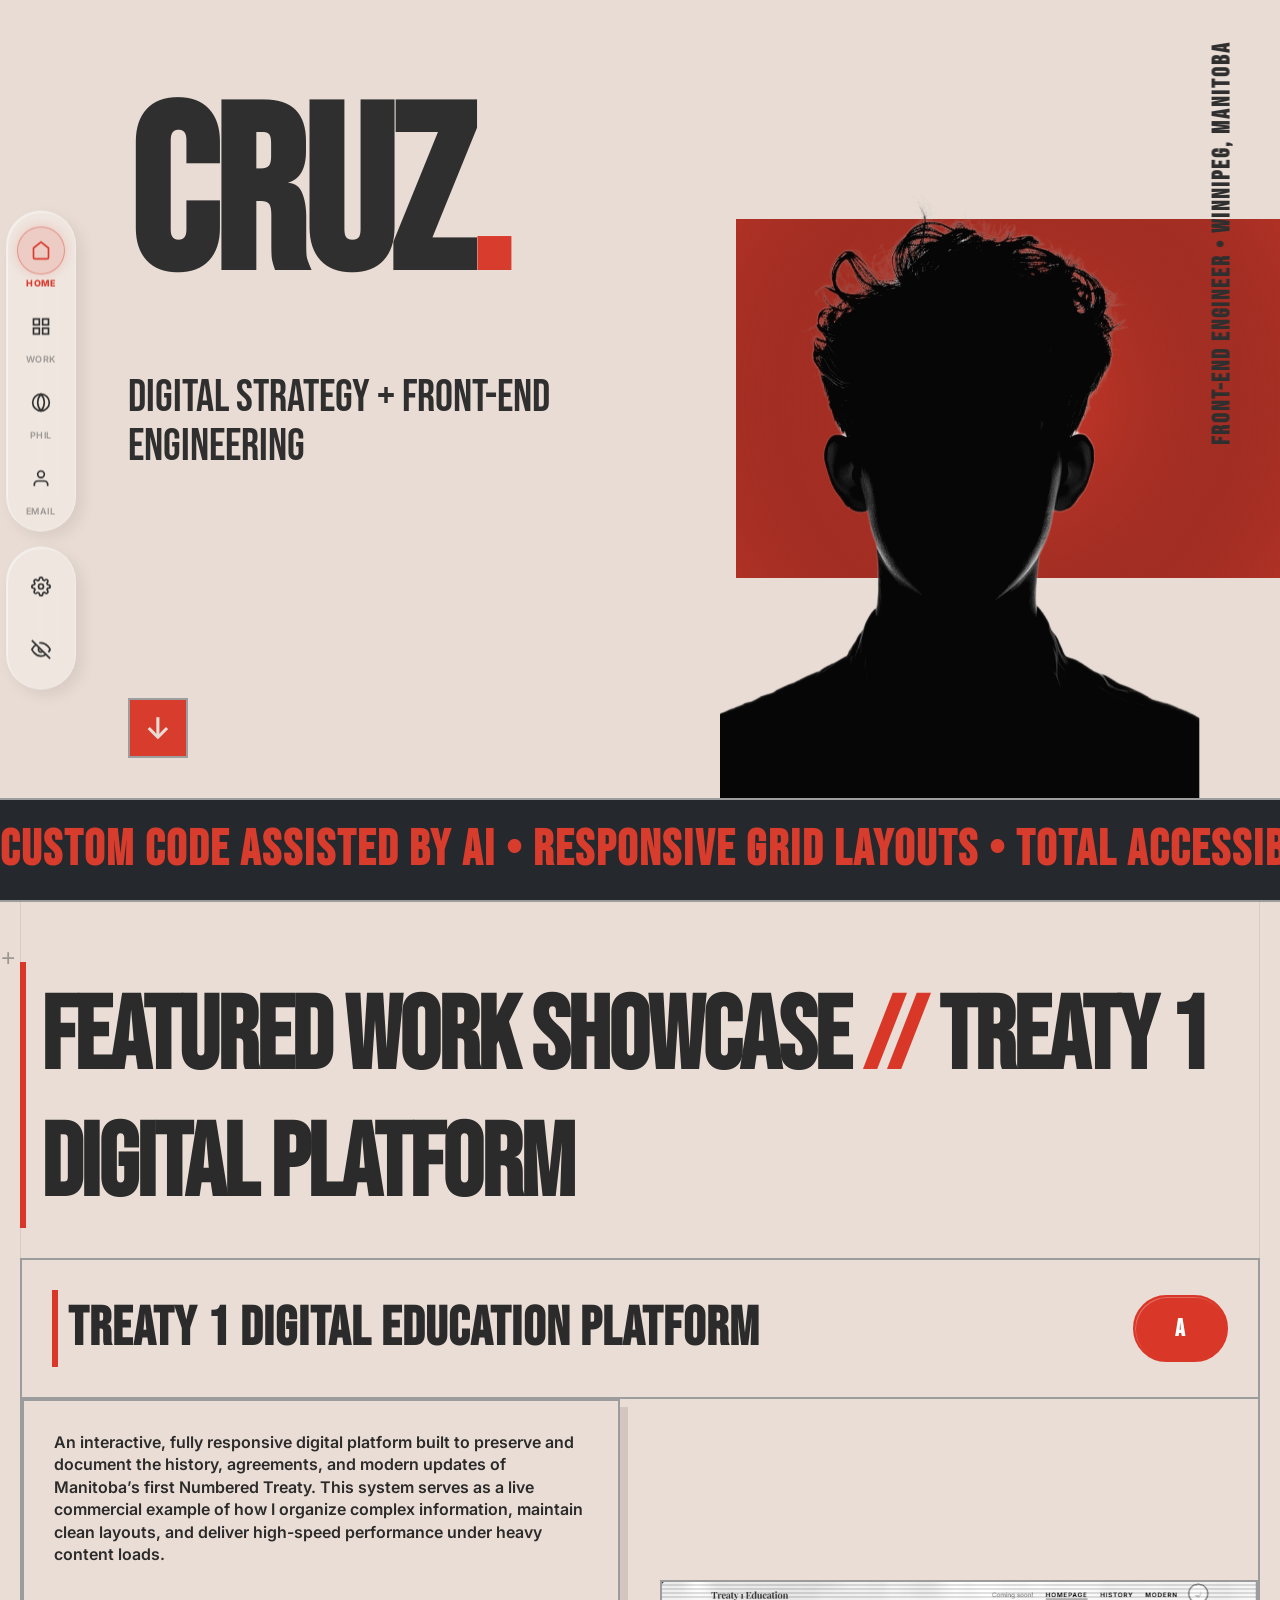
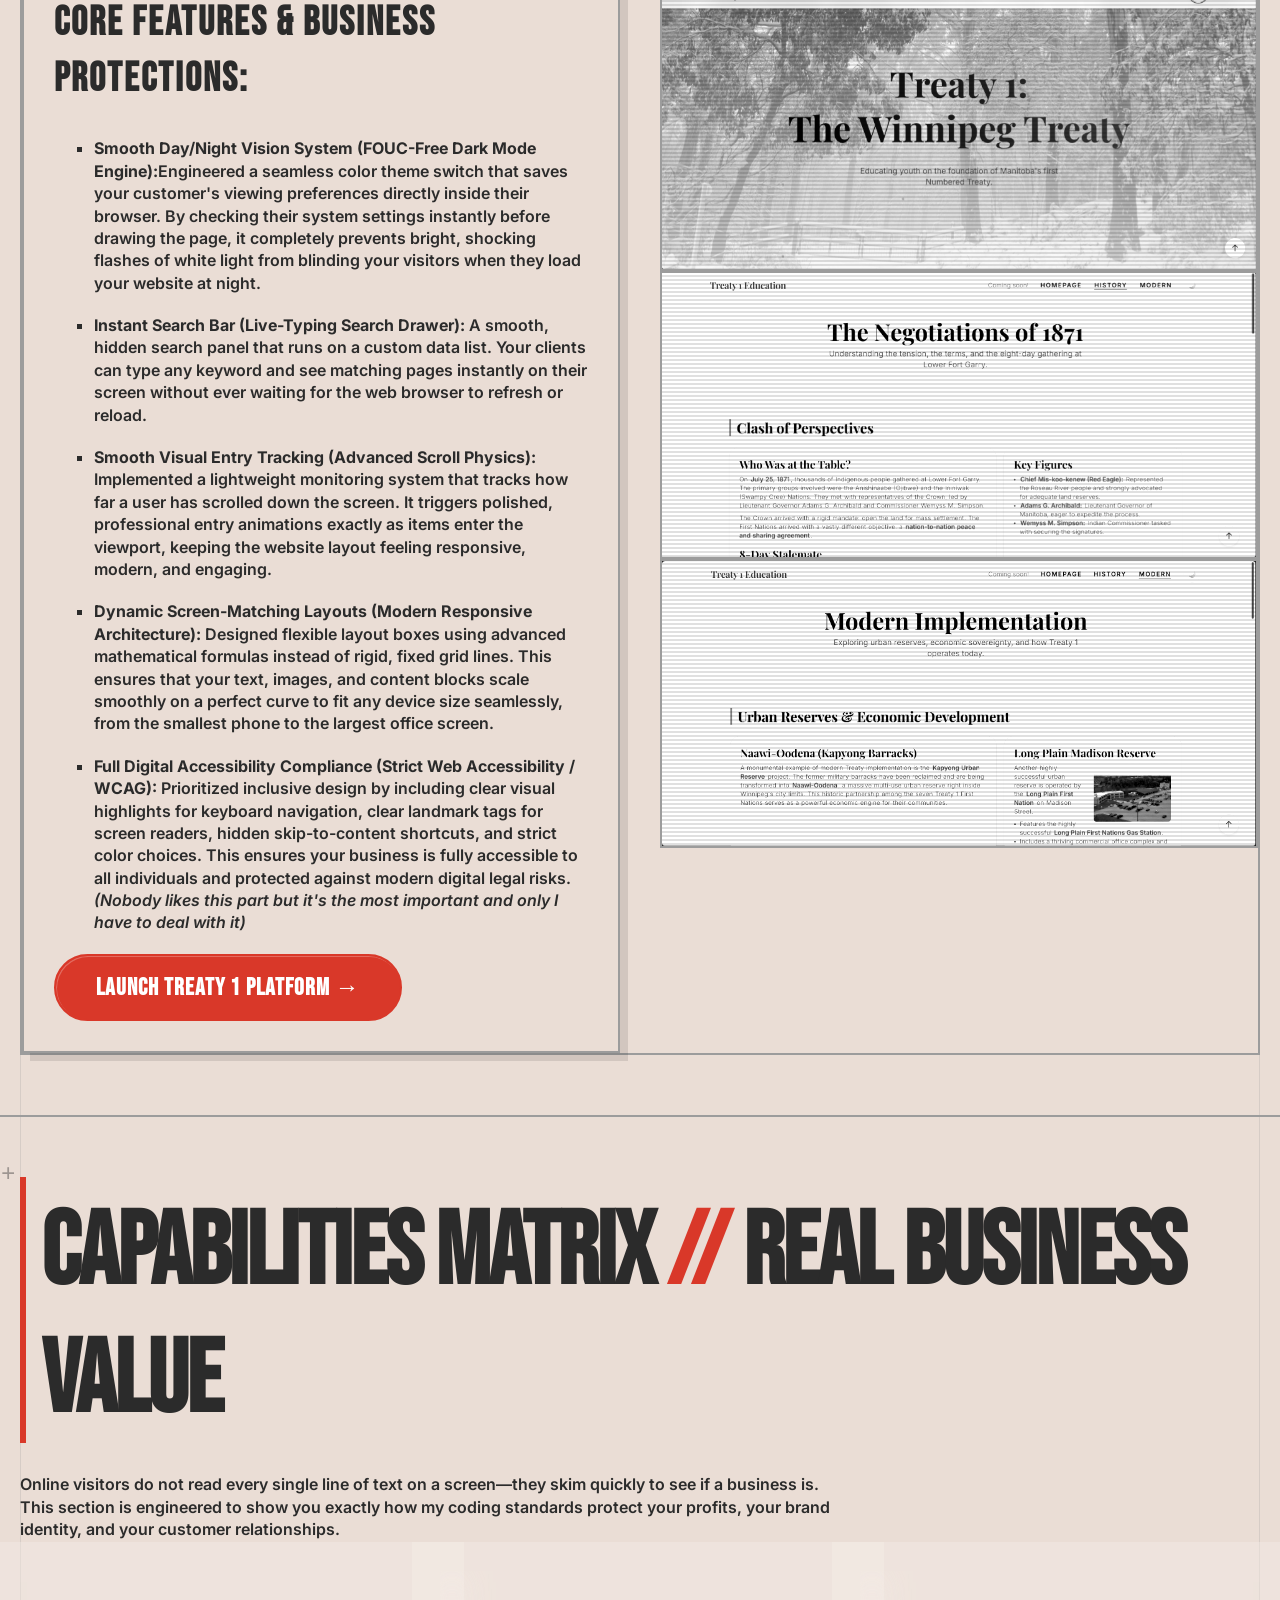
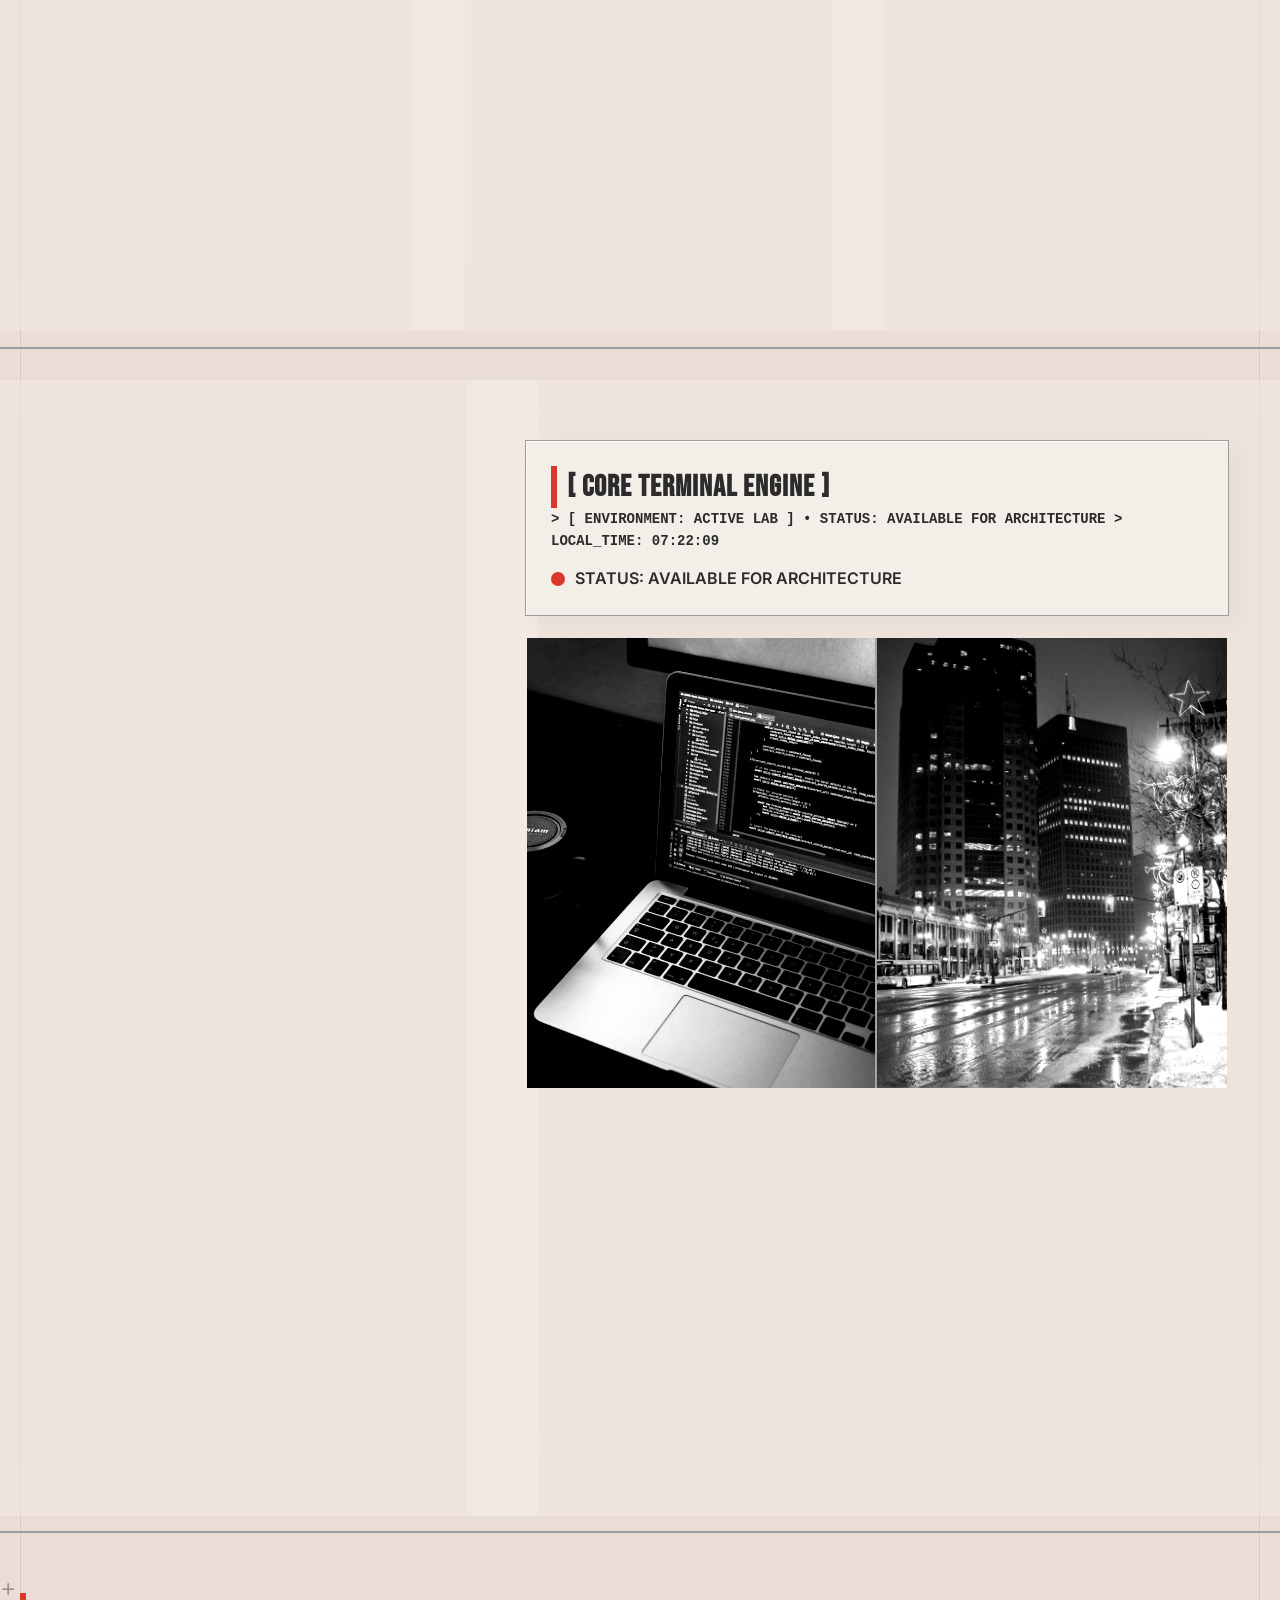
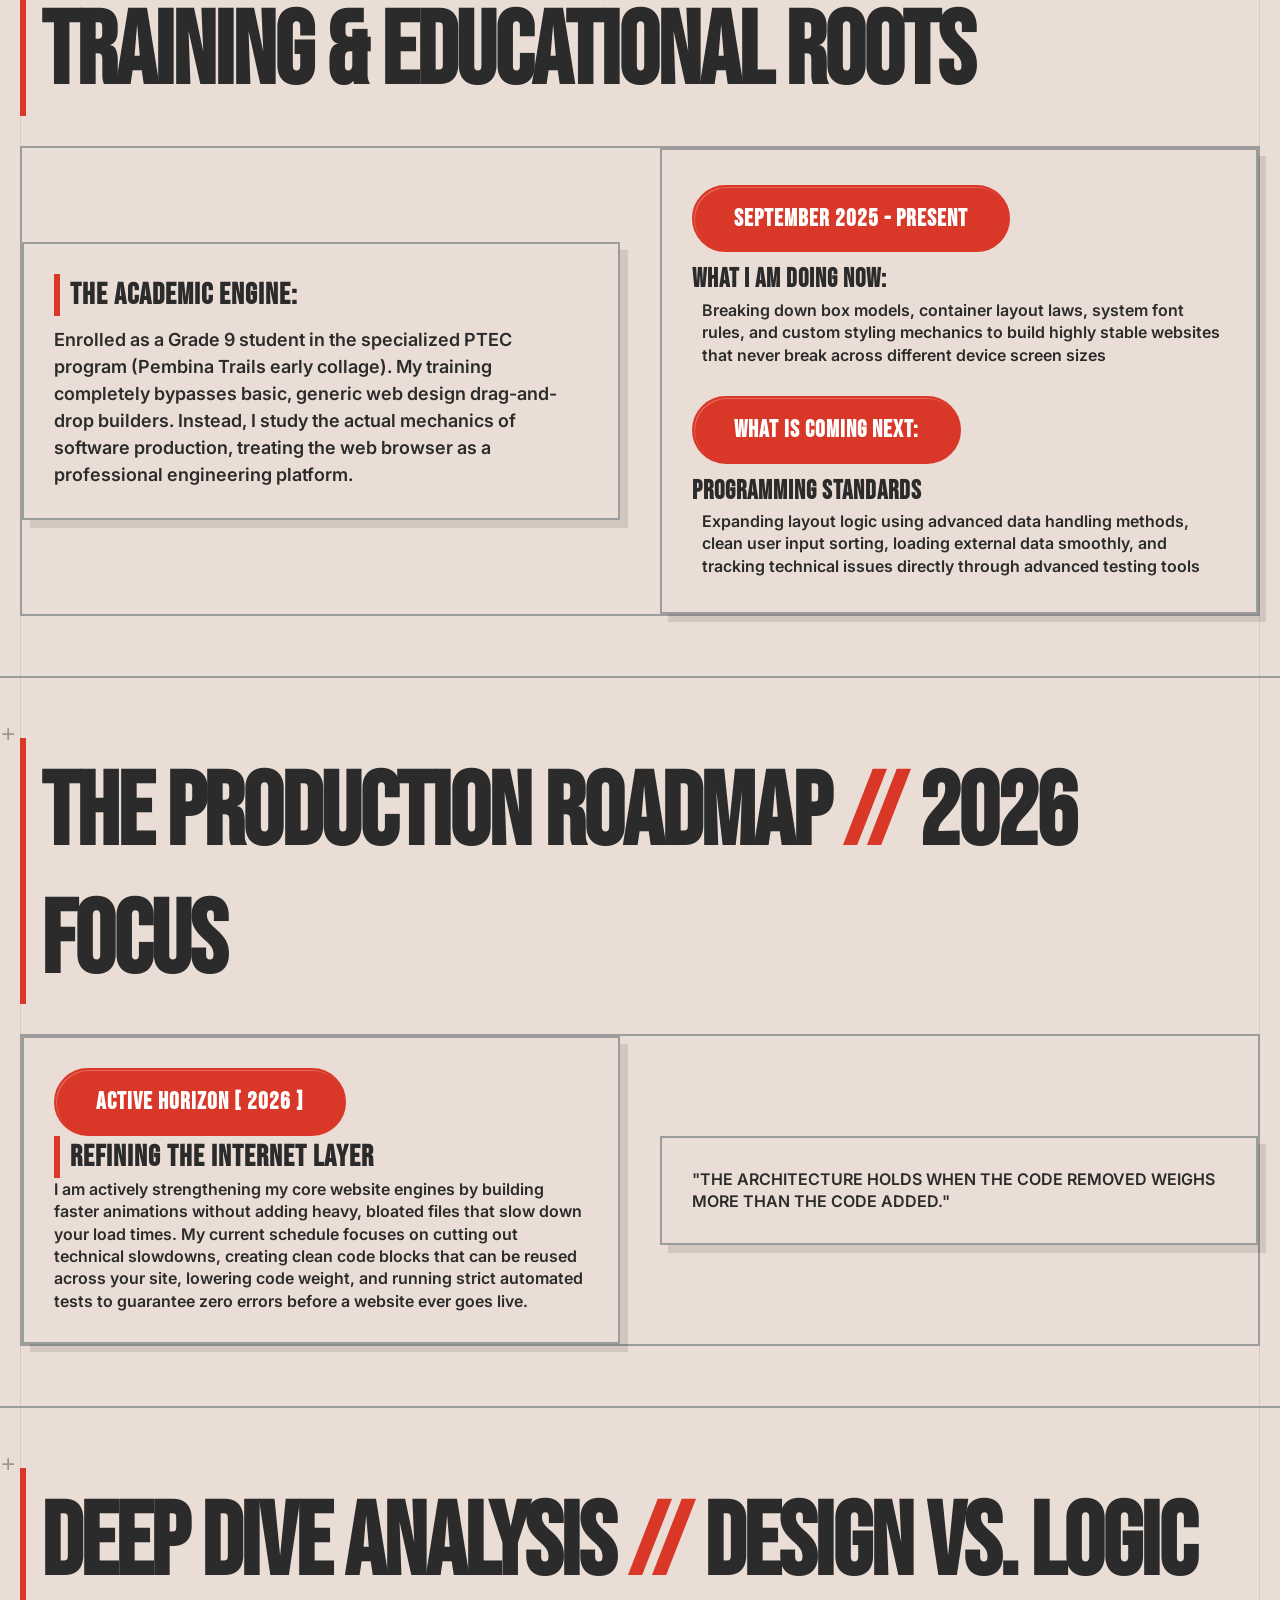
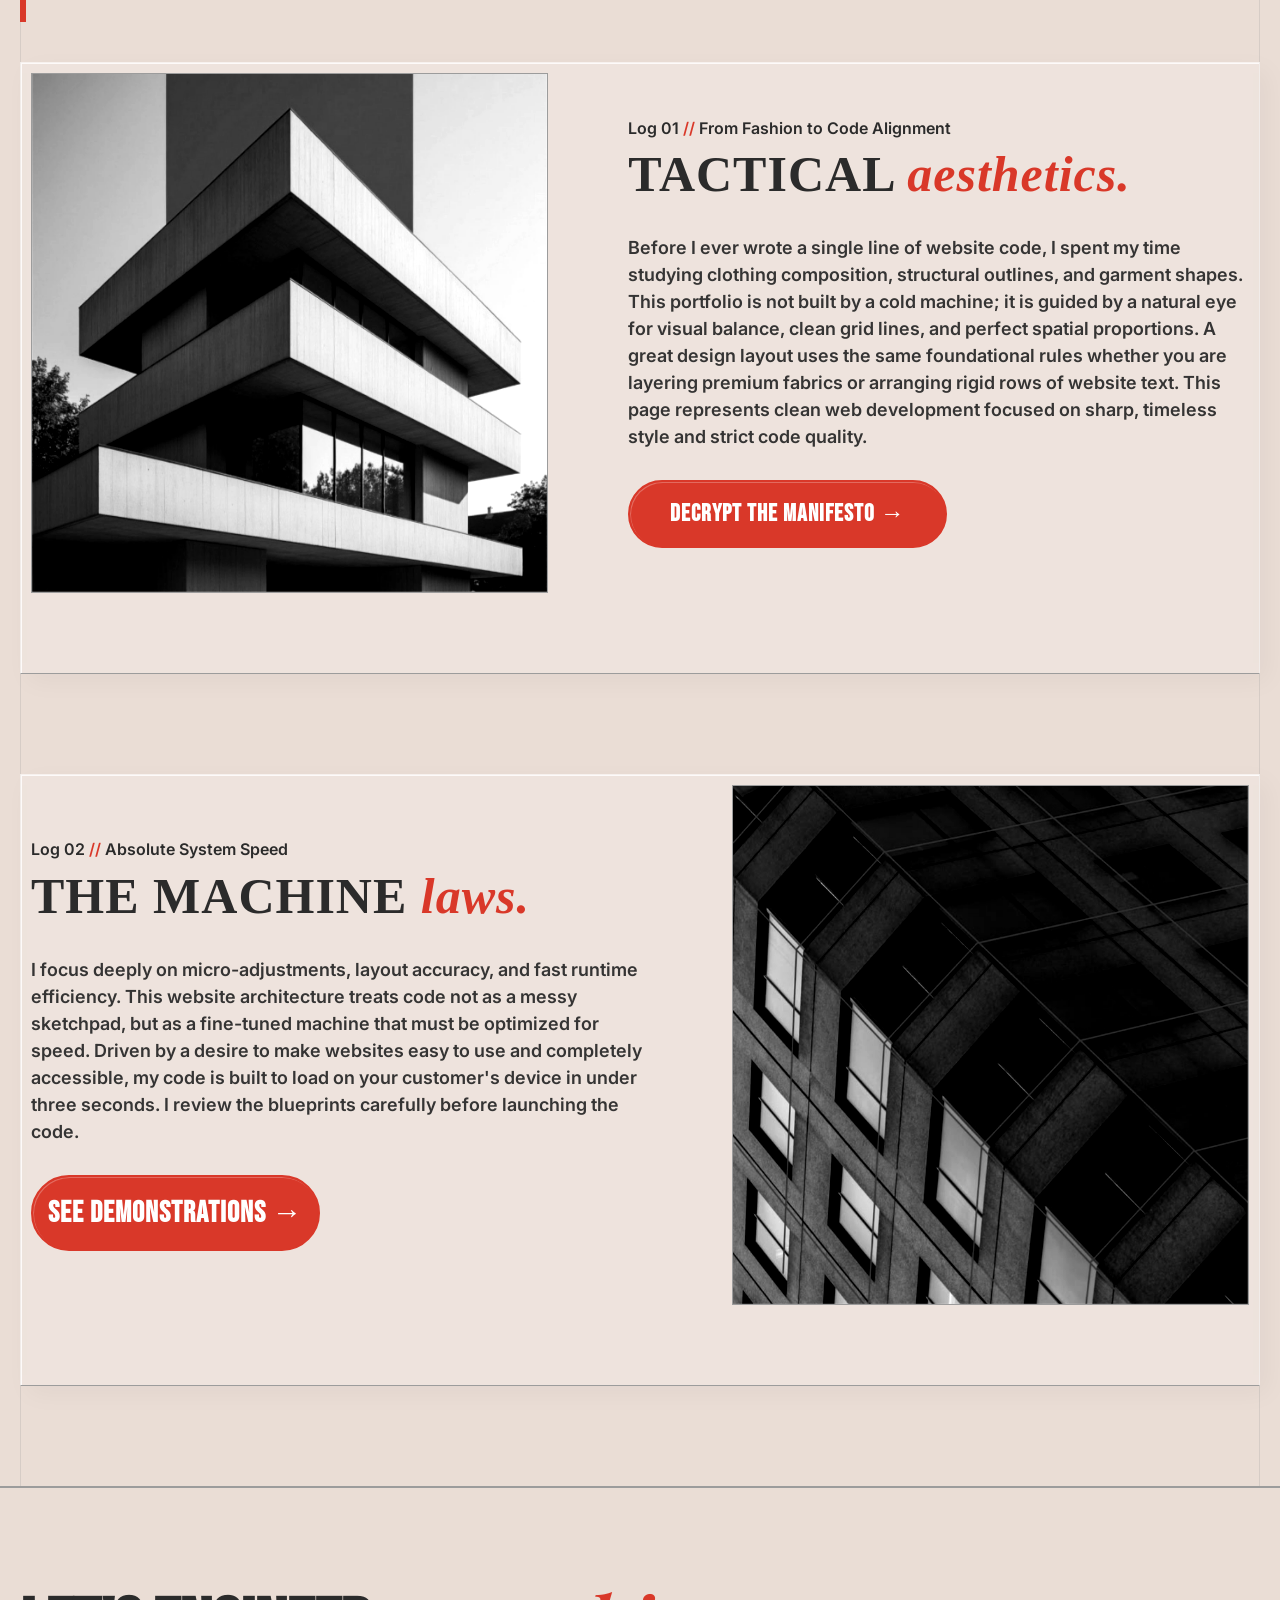
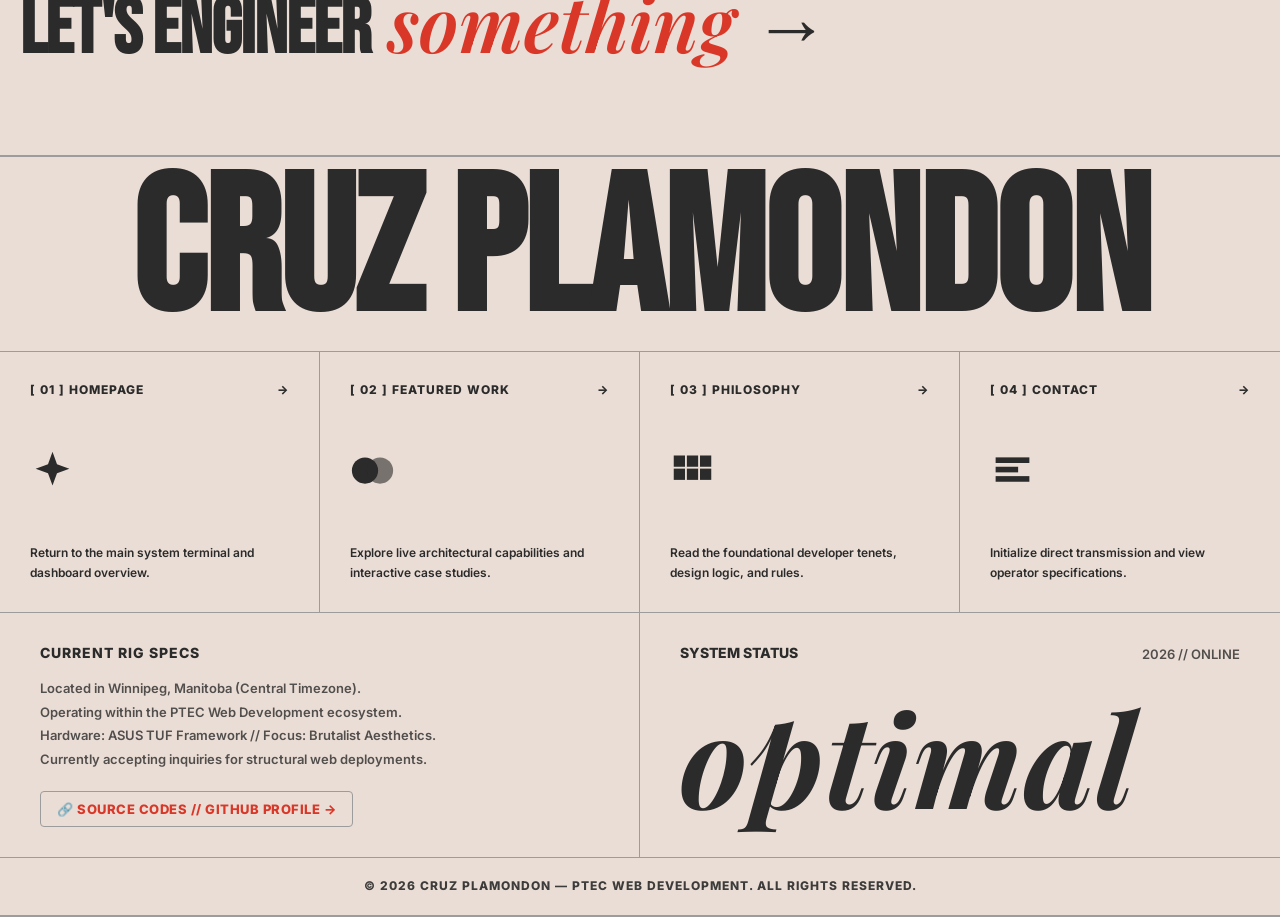
==== index.html @ bf5b8453 "finshed requrments" ====
<!doctype html>
<html lang="en">
  <head>
    <meta charset="UTF-8" />
    <meta name="viewport" content="width=device-width, initial-scale=1.0" />
    <title>Cruz Plamondon | Portfolio</title>

    <link rel="preconnect" href="https://fonts.googleapis.com" />
    <link rel="preconnect" href="https://fonts.gstatic.com" crossorigin />
    <link
      href="https://fonts.googleapis.com/css2?family=Bebas+Neue&family=Inter:wght@400;600;800&family=Playfair+Display:ital@1&display=swap"
      rel="stylesheet" />

    <link rel="stylesheet" href="stylesheets/main.css" />

    <style>
      /* =====================================================================
         GRADE 9 EXPLANATION: INDEX.HTML INTERNAL STYLES & HIERARCHY
         We put these here so they only affect the homepage. 
         We've massively increased the H1, created huge contrast between 
         H2, H3, and H4, and made the text boxes solid so the text is 100% readable!
      ===================================================================== */

      /* 1. MASSIVE HERO H1 OVERRIDE */
      .hero-title-index {
        /* Pushed from 25rem to 30rem max. It is now absolutely massive. */
        font-size: clamp(15rem, 18vw, 30rem) !important;
        line-height: 0.8;
        letter-spacing: -4px;
      }

      /* 2. EXTREME HEADING CONTRAST HIERARCHY */
      .section-title {
        font-size: clamp(6rem, 8vw, 11rem) !important; /* Huge H2 */
        letter-spacing: -2px;
      }

      .card-header h3 {
        font-size: clamp(3rem, 4.5vw, 5.5rem) !important; /* Medium H3 */
        margin: 0;
      }

      /* 3. FIX: TRANSPARENT BOXES BLEEDING TEXT */
      /* Forces the text boxes in the featured work section to have a solid background */
      .grid-split .padding-box {
        background-color: var(
          --bg-primary
        ) !important; /* Solid opaque background */
        border: var(--border-thick) !important;
        box-shadow: 8px 8px 0px rgba(0, 0, 0, 0.1) !important; /* Adds depth so it pops off the background */
        z-index: 5;
        position: relative;
      }
      html.dark-mode .grid-split .padding-box {
        background-color: var(
          --bg-inverse
        ) !important; /* Solid dark background */
        box-shadow: 8px 8px 0px rgba(0, 0, 0, 0.5) !important;
      }

      /* 4. FEATURED SHOWCASE STACK ARCHITECTURE */
      /* Handles the vertical compression, custom scanlines, and unblurred brutalist depth. */
      .project-image-stack {
        display: flex;
        flex-direction: column;
        width: 100%;
        justify-self: space-between;
      }

      .project-image-frame {
        width: 100%;
        max-width: 100%;
        height: auto;
        min-height: auto;
        background-color: var(--bg-inverse);
        display: block;
        position: relative;
        overflow: hidden;
        border: var(--border-thick);
        transition:
          transform var(--speed-fast) var(--curve-brutal),
          box-shadow var(--speed-fast) var(--curve-brutal);
      }

      /* Structural CRT Scanline Overlay applied to each stacked viewport element */
      .project-image-frame::after {
        content: "";
        position: absolute;
        top: 0;
        left: 0;
        width: 100%;
        height: 100%;
        background: linear-gradient(
          to bottom,
          rgba(255, 255, 255, 0),
          rgba(255, 255, 255, 0) 50%,
          rgba(0, 0, 0, 0.12) 50%,
          rgba(0, 0, 0, 0.12)
        );
        background-size: 100% 4px;
        pointer-events: none;
        z-index: 2;
      }

      .project-img {
        width: 100%;
        height: auto;
        max-width: 100%;
        display: block;
        object-fit: cover;
        filter: grayscale(100%) contrast(125%);
        position: relative;
        z-index: 1;
      }

      /* TACTICAL HOVER DELAY PURGE */
      .project-image-frame:hover {
        transition: linear 0.3s;
        transform: translate3d(-6px, -6px, 0) !important;
        box-shadow: 6px 6px 0px 0px var(--accent-color) !important;
        transition-delay: 0s !important; /* Intercepts the scroll animation delay leak */
      }
    </style>

    <script>
      if (localStorage.getItem("system-theme") === "dark") {
        document.documentElement.classList.add("dark-mode");
      }
    </script>
  </head>

  <body>
    <div id="intro-screen" class="intro-screen" aria-hidden="true">
      <div class="intro-code-wrapper">
        <div class="intro-code-rain">
          <span>
            > const DOM = new SystemRenderer();<span class="line-break"></span>
            > sys.init({ strict: true, sync: false });<span
              class="line-break"></span>
            > memory.heap.allocate(1024);<span class="line-break"></span> >
            function bypassLatency() { return true; }<span
              class="line-break"></span>
            > observer.watch(matrix);<span class="line-break"></span> >
            load.execute();<span class="line-break"></span> > status: VRAM
            OPTIMIZED.<span class="line-break"></span>
          </span>
          <span>
            > const DOM = new SystemRenderer();<span class="line-break"></span>
            > sys.init({ strict: true, sync: false });<span
              class="line-break"></span>
            > memory.heap.allocate(1024);<span class="line-break"></span> >
            function bypassLatency() { return true; }<span
              class="line-break"></span>
            > observer.watch(matrix);<span class="line-break"></span> >
            load.execute();<span class="line-break"></span> > status: VRAM
            OPTIMIZED.<span class="line-break"></span>
          </span>
        </div>
      </div>

      <div class="intro-logo">CRUZ<span class="accent-dot">.</span></div>
    </div>

    <div id="progress-bar"></div>

    <!-- START: DUAL-CLUSTER GLASS PILL NAVIGATION -->
    <nav class="nav-glass-pill" id="main-nav-pill" aria-label="Main Navigation">
      <div class="nav-pill-list" id="nav-pill-list">
        <div class="nav-lens" id="nav-lens" aria-hidden="true"></div>

        <!-- PRIMARY NAVIGATION CLUSTER -->
        <ul class="nav-cluster primary-cluster">
          <li class="nav-item is-active">
            <a href="index.html" class="nav-icon" aria-label="Homepage">
              <svg
                viewBox="0 0 24 24"
                fill="none"
                stroke="currentColor"
                stroke-width="2">
                <path d="M3 9l9-7 9 7v11a2 2 0 0 1-2 2H5a2 2 0 0 1-2-2z"></path>
              </svg>
            </a>
            <span class="nav-label">HOME</span>
          </li>

          <li class="nav-item">
            <a href="work.html" class="nav-icon" aria-label="Featured Work">
              <svg
                viewBox="0 0 24 24"
                fill="none"
                stroke="currentColor"
                stroke-width="2">
                <rect x="3" y="3" width="7" height="7"></rect>
                <rect x="14" y="3" width="7" height="7"></rect>
                <rect x="14" y="14" width="7" height="7"></rect>
                <rect x="3" y="14" width="7" height="7"></rect>
              </svg>
            </a>
            <span class="nav-label">WORK</span>
            <div class="glass-flyout edge-align-left">
              <span class="flyout-title">FEATURED WORK</span>
              <a href="index.html#featured-work">Treaty 1 Architecture</a>
              <a href="index.html#about">Capabilities Matrix</a>
              <a href="work.html">Interactive Laboratory</a>
            </div>
          </li>

          <li class="nav-item">
            <a
              href="philosophy.html"
              class="nav-icon"
              aria-label="Developer Philosophy">
              <svg
                viewBox="0 0 24 24"
                fill="none"
                stroke="currentColor"
                stroke-width="2">
                <circle cx="12" cy="12" r="10"></circle>
                <path
                  d="M12 2a15.3 15.3 0 0 1 4 10 15.3 15.3 0 0 1-4 10 15.3 15.3 0 0 1-4-10 15.3 15.3 0 0 1 4-10z"></path>
              </svg>
            </a>
            <span class="nav-label">PHIL</span>
            <div class="glass-flyout">
              <span class="flyout-title">PHILOSOPHY</span>
              <a href="philosophy.html#tenets">The War on Load</a>
              <a href="philosophy.html#tenets">First Eye Psychology</a>
              <a href="philosophy.html#tenets">Chameleon Aesthetic</a>
            </div>
          </li>

          <li class="nav-item">
            <a
              href="contact.html"
              class="nav-icon"
              aria-label="Contact Operator">
              <svg
                viewBox="0 0 24 24"
                fill="none"
                stroke="currentColor"
                stroke-width="2">
                <path d="M20 21v-2a4 4 0 0 0-4-4H8a4 4 0 0 0-4 4v2"></path>
                <circle cx="12" cy="7" r="4"></circle>
              </svg>
            </a>
            <span class="nav-label">EMAIL</span>
            <div class="glass-flyout">
              <span class="flyout-title">EMAIL & CONTACT</span>
              <a href="contact.html">Direct message</a>
              <a href="contact.html#personal-specs">Architecture plan</a>
              <a href="https://github.com/cruz-in" target="_blank"
                >GitHub Repository</a
              >
            </div>
          </li>
        </ul>

        <!-- SYSTEM CONTROLS CLUSTER -->
        <ul class="nav-cluster system-cluster">
          <li class="nav-item">
            <button class="nav-icon" aria-label="System Settings">
              <svg
                viewBox="0 0 24 24"
                fill="none"
                stroke="currentColor"
                stroke-width="2">
                <circle cx="12" cy="12" r="3"></circle>
                <path
                  d="M19.4 15a1.65 1.65 0 0 0 .33 1.82l.06.06a2 2 0 0 1 0 2.83 2 2 0 0 1-2.83 0l-.06-.06a1.65 1.65 0 0 0-1.82-.33 1.65 1.65 0 0 0-1 1.51V21a2 2 0 0 1-2 2 2 2 0 0 1-2-2v-.09A1.65 1.65 0 0 0 9 19.4a1.65 1.65 0 0 0-1.82.33l-.06.06a2 2 0 0 1-2.83 0 2 2 0 0 1 0-2.83l.06-.06a1.65 1.65 0 0 0 .33-1.82 1.65 1.65 0 0 0-1.51-1H3a2 2 0 0 1-2-2 2 2 0 0 1 2-2h.09A1.65 1.65 0 0 0 4.6 9a1.65 1.65 0 0 0-.33-1.82l-.06-.06a2 2 0 0 1 0-2.83 2 2 0 0 1 2.83 0l.06.06a1.65 1.65 0 0 0 1.82.33H9a1.65 1.65 0 0 0 1-1.51V3a2 2 0 0 1 2-2 2 2 0 0 1 2 2v.09a1.65 1.65 0 0 0 1 1.51 1.65 1.65 0 0 0 1.82-.33l.06-.06a2 2 0 0 1 2.83 0 2 2 0 0 1 0 2.83l-.06.06a1.65 1.65 0 0 0-.33 1.82V9a1.65 1.65 0 0 0 1.51 1H21a2 2 0 0 1 2 2 2 2 0 0 1-2 2h-.09a1.65 1.65 0 0 0-1.51 1z"></path>
              </svg>
            </button>
            <div class="glass-flyout edge-align-right">
              <span class="flyout-title">SYSTEM SETTINGS</span>

              <button
                class="composite-search-btn interactive-button-action"
                aria-label="Open Search">
                <div class="search-glass-puck">
                  <svg
                    viewBox="0 0 24 24"
                    fill="none"
                    stroke="currentColor"
                    stroke-width="2.5">
                    <circle cx="11" cy="11" r="8"></circle>
                    <line x1="21" y1="21" x2="16.65" y2="16.65"></line>
                  </svg>
                </div>
                <div class="search-solid-pill">SEARCH PLATFORM</div>
              </button>

              <div class="glass-toggle-wrapper margin-top-1">
                <input
                  type="checkbox"
                  id="theme-switch"
                  class="theme-switch-input"
                  aria-label="Toggle Dark Mode" />
                <label for="theme-switch" class="glass-toggle-label">
                  <span class="glass-toggle-knob">
                    <svg
                      class="toggle-sun"
                      viewBox="0 0 24 24"
                      fill="none"
                      stroke="currentColor"
                      stroke-width="2">
                      <circle cx="12" cy="12" r="5"></circle>
                      <line x1="12" y1="1" x2="12" y2="3"></line>
                      <line x1="12" y1="21" x2="12" y2="23"></line>
                      <line x1="4.22" y1="4.22" x2="5.64" y2="5.64"></line>
                      <line x1="18.36" y1="18.36" x2="19.78" y2="19.78"></line>
                      <line x1="1" y1="12" x2="3" y2="12"></line>
                      <line x1="21" y1="12" x2="23" y2="12"></line>
                      <line x1="4.22" y1="19.78" x2="5.64" y2="18.36"></line>
                      <line x1="18.36" y1="5.64" x2="19.78" y2="4.22"></line>
                    </svg>
                    <svg
                      class="toggle-moon"
                      viewBox="0 0 24 24"
                      fill="none"
                      stroke="currentColor"
                      stroke-width="2">
                      <path
                        d="M21 12.79A9 9 0 1 1 11.21 3 7 7 0 0 0 21 12.79z"></path>
                    </svg>
                  </span>
                </label>
                <span class="toggle-label-text">DARK MODE</span>
              </div>

              <div class="glass-toggle-wrapper margin-top-1">
                <input
                  type="checkbox"
                  id="audio-switch"
                  class="audio-switch-input theme-switch-input"
                  aria-label="Toggle System Audio Mute" />
                <label for="audio-switch" class="glass-toggle-label">
                  <span class="glass-toggle-knob">
                    <svg
                      class="toggle-audio-on"
                      viewBox="0 0 24 24"
                      fill="none"
                      stroke="currentColor"
                      stroke-width="2">
                      <polygon
                        points="11 5 6 9 2 9 2 15 6 15 11 19 11 5"></polygon>
                      <path
                        d="M19.07 4.93a10 10 0 0 1 0 14.14M15.54 8.46a5 5 0 0 1 0 7.07"></path>
                    </svg>
                    <svg
                      class="toggle-audio-off"
                      viewBox="0 0 24 24"
                      fill="none"
                      stroke="currentColor"
                      stroke-width="2">
                      <polygon
                        points="11 5 6 9 2 9 2 15 6 15 11 19 11 5"></polygon>
                      <line x1="23" y1="9" x2="17" y2="15"></line>
                      <line x1="17" y1="9" x2="23" y2="15"></line>
                    </svg>
                  </span>
                </label>
                <span class="toggle-label-text">MUTE AUDIO</span>
              </div>
            </div>
          </li>

          <li class="nav-item">
            <button
              id="stealth-toggle-btn"
              class="nav-icon"
              aria-label="Hide UI">
              <svg
                class="icon-eye-off"
                viewBox="0 0 24 24"
                fill="none"
                stroke="currentColor"
                stroke-width="2">
                <path
                  d="M17.94 17.94A10.07 10.07 0 0 1 12 20c-7 0-11-8-11-8a18.45 18.45 0 0 1 5.06-5.94M9.9 4.24A9.12 9.12 0 0 1 12 4c7 0 11 8 11 8a18.5 18.5 0 0 1-2.16 3.19m-6.72-1.07a3 3 0 1 1-4.24-4.24"></path>
                <line x1="1" y1="1" x2="23" y2="23"></line>
              </svg>
              <svg
                class="icon-eye"
                viewBox="0 0 24 24"
                fill="none"
                stroke="currentColor"
                stroke-width="2"
                style="display: none">
                <path d="M1 12s4-8 11-8 11 8 11 8-4 8-11 8-11-8-11-8z"></path>
                <circle cx="12" cy="12" r="3"></circle>
              </svg>
            </button>
          </li>
        </ul>
      </div>
    </nav>

    <div class="drawer-overlay" aria-hidden="true"></div>
    <section class="drawer-panel" aria-hidden="true">
      <div class="drawer-header">
        <form class="drawer-form">
          <label for="drawer-search-input" class="sr-only">Search</label>
          <input
            type="text"
            id="drawer-search-input"
            placeholder="SEARCH PORTFOLIO..."
            autocomplete="off"
            disabled />
        </form>
      </div>
      <section class="drawer-content">
        <h4>QUICK LINKS</h4>
        <ul class="drawer-results"></ul>
      </section>
    </section>

    <main id="main-content">
      <section class="hero-section border-bottom">
        <div class="hero-left">
          <section>
            <h1 class="hero-display margin-zero hero-title-index">
              cruz<span class="accent-dot">.</span>
            </h1>
            <p class="hero-subtitle">
              DIGITAL STRATEGY + FRONT-END ENGINEERING
            </p>
          </section>
          <div class="scroll-wrapper">
            <a
              href="#featured-work"
              class="btn-scroll"
              aria-label="Scroll down to Featured Work section"
              >&darr;</a
            >
          </div>
        </div>

        <div class="hero-right">
          <canvas id="fluid-hero" class="color-block-accent"></canvas>
          <img
            src="images/landing-image.png"
            alt="Cruz Plamondon Portrait"
            class="hero-image"
            onerror="this.style.display = 'none'" />
          <div class="text-vertical-badge">
            FRONT-END ENGINEER &bull; WINNIPEG, MANITOBA
          </div>
        </div>
      </section>

      <section
        class="marquee-container border-bottom card-dark"
        aria-hidden="true">
        <div class="marquee-content">
          <span
            >CUSTOM CODE ASSISTED BY AI &bull; RESPONSIVE GRID LAYOUTS &bull;
            TOTAL ACCESSIBILITY COMPLIANCE &bull; DYNAMIC TEXT SCALING &bull;
            LIVE INTERACTION ENGINES &bull;&nbsp;</span
          >
          <span aria-hidden="true"
            >CUSTOM CODE ASSISTED BY AI &bull; RESPONSIVE GRID LAYOUTS &bull;
            TOTAL ACCESSIBILITY COMPLIANCE &bull; DYNAMIC TEXT SCALING &bull;
            LIVE INTERACTION ENGINES &bull;&nbsp;</span
          >
        </div>
      </section>

      <section
        id="featured-work"
        class="container border-bottom section-padding">
        <h2 class="section-title">
          Featured Work Showcase <span class="accent-dot">//</span> Treaty 1
          Digital Platform
        </h2>
        <div class="top-margin">
          <div class="border-box">
            <section
              class="card-header border-bottom padding-box card-dark flex-row-justify">
              <h3>TREATY 1 DIGITAL EDUCATION PLATFORM</h3>
              <span class="badge badge-light">A</span>
            </section>

            <div class="grid-split">
              <section class="padding-box">
                <p class="project-intro">
                  An interactive, fully responsive digital platform built to
                  preserve and document the history, agreements, and modern
                  updates of Manitoba’s first Numbered Treaty. This system
                  serves as a live commercial example of how I organize complex
                  information, maintain clean layouts, and deliver high-speed
                  performance under heavy content loads.
                </p>
                <h4 class="project-features-title top-margin">
                  Core Features & Business Protections:
                </h4>
                <ul class="list-brutalist top-margin">
                  <li class="list-brutalist">
                    <strong
                      >Smooth Day/Night Vision System (FOUC-Free Dark Mode
                      Engine):</strong
                    >Engineered a seamless color theme switch that saves your
                    customer's viewing preferences directly inside their
                    browser. By checking their system settings instantly before
                    drawing the page, it completely prevents bright, shocking
                    flashes of white light from blinding your visitors when they
                    load your website at night.
                  </li>
                  <li class="list-brutalist">
                    <strong
                      >Instant Search Bar (Live-Typing Search Drawer):
                    </strong>
                    A smooth, hidden search panel that runs on a custom data
                    list. Your clients can type any keyword and see matching
                    pages instantly on their screen without ever waiting for the
                    web browser to refresh or reload.
                  </li>
                  <li class="list-brutalist">
                    <strong
                      >Smooth Visual Entry Tracking (Advanced Scroll Physics):
                    </strong>
                    Implemented a lightweight monitoring system that tracks how
                    far a user has scrolled down the screen. It triggers
                    polished, professional entry animations exactly as items
                    enter the viewport, keeping the website layout feeling
                    responsive, modern, and engaging.
                  </li>
                  <li class="list-brutalist">
                    <strong
                      >Dynamic Screen-Matching Layouts (Modern Responsive
                      Architecture):
                    </strong>
                    Designed flexible layout boxes using advanced mathematical
                    formulas instead of rigid, fixed grid lines. This ensures
                    that your text, images, and content blocks scale smoothly on
                    a perfect curve to fit any device size seamlessly, from the
                    smallest phone to the largest office screen.
                  </li>
                  <li class="list-brutalist">
                    <strong
                      >Full Digital Accessibility Compliance (Strict Web
                      Accessibility / WCAG):
                    </strong>
                    Prioritized inclusive design by including clear visual
                    highlights for keyboard navigation, clear landmark tags for
                    screen readers, hidden skip-to-content shortcuts, and strict
                    color choices. This ensures your business is fully
                    accessible to all individuals and protected against modern
                    digital legal risks.
                    <span class="line-break"></span>
                    <i>
                      (Nobody likes this part but it's the most important and
                      only I have to deal with it)
                    </i>
                  </li>
                </ul>

                <div class="top-2rem">
                  <a
                    href="https://cruz-in.github.io/treaty-one-project/"
                    target="_blank"
                    rel="noopener noreferrer"
                    class="badge badge-accent no-underline">
                    LAUNCH TREATY 1 PLATFORM &rarr;
                  </a>
                </div>
              </section>

              <div class="project-image-stack">
                <div class="project-image-frame">
                  <img
                    src="images/preview-card-homepage.png"
                    alt="Treaty 1 Project Preview - Digital Education Dashboard View"
                    class="project-img"
                    onerror="this.style.display = 'none'"
                    loading="lazy" />
                </div>

                <div class="project-image-frame">
                  <img
                    src="images/preview-card-history.png"
                    alt="Treaty 1 Project Preview - The Negotiations of 1871 Module View"
                    class="project-img"
                    onerror="this.style.display = 'none'"
                    loading="lazy" />
                </div>

                <div class="project-image-frame bottom-2-5rem">
                  <img
                    src="images/preview-card-modern.png"
                    alt="Treaty 1 Project Preview - Modern Implementation and Urban Reserves View"
                    class="project-img"
                    onerror="this.style.display = 'none'"
                    loading="lazy" />
                </div>
              </div>
            </div>
          </div>
        </div>
      </section>

      <section class="container border-bottom section-padding">
        <h2 class="section-title">
          Capabilities Matrix <span class="accent-dot">//</span> Real Business
          Value
        </h2>

        <section class="project-intro top-margin margin-bottom">
          <p>
            Online visitors do not read every single line of text on a
            screen—they skim quickly to see if a business is.<span
              class="line-break"></span>
            This section is engineered to show you exactly how my coding
            standards protect your profits, your brand<span
              class="line-break"></span>
            identity, and your customer relationships.
          </p>
        </section>
        <div class="grid-numbered top-margin">
          <section class="number-card card">
            <div class="circle-num" aria-hidden="true">1</div>
            <h4 class="project-features-title">Clean Layout Structure</h4>
            <p class="capability-text">
              I write highly organized code from scratch assisted by
              <abbr title="Artificial Intelligence">AI</abbr> without relying on
              heavy templates or messy shortcuts. By utilizing clear,
              descriptive structural labels for every piece of content, web
              search engines like Google can crawl, index, and rank your
              business website much more effectively, driving organic traffic
              directly to your brand
            </p>
          </section>
          <section class="number-card card">
            <div class="circle-num" aria-hidden="true">2</div>
            <h4 class="project-features-title">Flawless Scaling</h4>
            <p class="capability-text">
              Your buyers view your brand on desktop screens, office tablets,
              and small mobile phones. I completely reject fragile, old-school
              layout rules that break when rotated. Instead, I use custom math
              equations built right into the design style so every image, text
              block, and button grows or shrinks smoothly to fit any screen
              perfectly.
            </p>
          </section>
          <section class="number-card card">
            <div class="circle-num" aria-hidden="true">3</div>
            <h4 class="project-features-title">Defensible UX</h4>
            <p class="capability-text">
              A great website must do more than just look pretty—it needs to
              guide your customer to a sale. Every button size, text layout, and
              contact form path is chosen with strict intent. I use
              high-contrast color choices that eliminate eye strain and place
              interactive elements exactly where human eyes look naturally,
              reducing confusion and increasing your conversion rates.
            </p>
          </section>
        </div>
      </section>

      <section
        id="about"
        class="container border-bottom section-padding grid-bento">
        <section class="card card-dark flex-column-justify">
          <h2 class="section-title">
            Professional Overview <span class="accent-dot">//</span> About Me
          </h2>
          <p class="body-large">
            Since September 2025, I have been building websites by making
            deliberate, clear choices that put your customers first. I do not
            just decorate web pages—I engineer them from the ground up. For me,
            true quality lives in the fine details of the code. I study
            international web layout guidelines closely, treating accessibility
            as a foundational requirement rather than an afterthought. I focus
            deeply on clear text structures, perfect code spacing, and
            high-contrast styling so that no potential customer is left behind
            or locked out of your website. I look into the fine print of these
            tech standards because it pushes me to create bold, clean design
            layouts that are striking to look at while remaining stable, highly
            efficient, and perfectly safe for long-term commercial use.
          </p>
          <span class="text-giant-num" aria-hidden="true">1</span>
        </section>

        <div class="card padding-box flex-column-justify">
          <section class="terminal-engine">
            <h3 class="terminal-title">[ CORE TERMINAL ENGINE ]</h3>
            <div class="terminal-screen">
              <span class="block-span"
                >&gt; [ ENVIRONMENT: ACTIVE LAB ] &bull; STATUS: AVAILABLE FOR
                ARCHITECTURE</span
              >
              <span class="block-span"
                >&gt; LOCAL_TIME:
                <strong id="terminal-clock-static">00:00:00 AM</strong></span
              >
            </div>

            <div class="terminal-status-row">
              <div class="pulse-indicator"></div>
              <p class="status-label">STATUS: AVAILABLE FOR ARCHITECTURE</p>
            </div>
          </section>

          <div class="gallery-split-grid">
            <img
              src="images/about-me.jpg"
              alt="Cruz Plamondon Profile"
              onerror="this.style.display = 'none'"
              loading="lazy" />
            <img
              src="images/winnipeg.jpg"
              alt="Winnipeg Landscape"
              onerror="this.style.display = 'none'"
              loading="lazy" />
          </div>
        </div>
      </section>

      <section class="container border-bottom section-padding">
        <h2 class="section-title">Training & Educational Roots</h2>
        <div class="grid-split top-margin border-box">
          <section class="padding-box card-dark">
            <h3 class="academy-title">The Academic Engine:</h3>
            <p class="body-large top-1rem">
              Enrolled as a Grade 9 student in the specialized PTEC program
              (Pembina Trails early collage). My training completely bypasses
              basic, generic web design drag-and-drop builders. Instead, I study
              the actual mechanics of software production, treating the web
              browser as a professional engineering platform.
            </p>
          </section>

          <div class="padding-box layout-stack">
            <section class="academy-node">
              <span class="badge badge-inverse">SEPTEMBER 2025 - PRESENT</span>
              <h4 class="academy-subheading">What I am Doing Now:</h4>
              <p class="academy-body">
                Breaking down box models, container layout laws, system font
                rules, and custom styling mechanics to build highly stable
                websites that never break across different device screen sizes
              </p>
            </section>
            <section class="academy-node border-top-thin">
              <span class="badge badge-inverse">What is Coming Next:</span>
              <h4 class="academy-subheading">PROGRAMMING STANDARDS</h4>
              <p class="academy-body">
                Expanding layout logic using advanced data handling methods,
                clean user input sorting, loading external data smoothly, and
                tracking technical issues directly through advanced testing
                tools
              </p>
            </section>
          </div>
        </div>
      </section>

      <section class="container section-padding">
        <h2 class="section-title">
          The Production Roadmap <span class="accent-dot">//</span> 2026 Focus
        </h2>
        <div class="grid-split top-margin border-box">
          <section class="padding-box">
            <span class="badge badge-accent">ACTIVE HORIZON [ 2026 ]</span>
            <h3 class="roadmap-heading">REFINING THE INTERNET LAYER</h3>
            <p class="roadmap-text">
              I am actively strengthening my core website engines by building
              faster animations without adding heavy, bloated files that slow
              down your load times. My current schedule focuses on cutting out
              technical slowdowns, creating clean code blocks that can be reused
              across your site, lowering code weight, and running strict
              automated tests to guarantee zero errors before a website ever
              goes live.
            </p>
          </section>
          <section class="padding-box card-dark flex-column-justify">
            <blockquote class="roadmap-quote">
              "THE ARCHITECTURE HOLDS WHEN THE CODE REMOVED WEIGHS MORE THAN THE
              CODE ADDED."
            </blockquote>
          </section>
        </div>
      </section>

      <section
        id="system-intelligence"
        class="container section-padding border-top">
        <h2 class="section-title margin-bottom-lg">
          Deep Dive Analysis <span class="accent-dot">//</span> Design vs. Logic
        </h2>

        <div class="editorial-blurb-grid">
          <section class="blurb-track-node">
            <div class="blurb-image-frame">
              <img
                src="images/monochrome-architechure.jpg"
                class="blurb-media"
                alt="Monochrome architectural silhouette representing digital design style"
                loading="lazy" />
            </div>
            <section class="blurb-content-frame">
              <span class="track-meta-num"
                >Log 01 <span class="accent-dot">//</span> From Fashion to Code
                Alignment</span
              >
              <h3 class="track-accent-head">TACTICAL <em>aesthetics.</em></h3>
              <p class="body-large">
                Before I ever wrote a single line of website code, I spent my
                time studying clothing composition, structural outlines, and
                garment shapes. This portfolio is not built by a cold machine;
                it is guided by a natural eye for visual balance, clean grid
                lines, and perfect spatial proportions. A great design layout
                uses the same foundational rules whether you are layering
                premium fabrics or arranging rigid rows of website text. This
                page represents clean web development focused on sharp, timeless
                style and strict code quality.
              </p>
              <a
                href="philosophy.html"
                class="badge badge-inverse top-3rem no-underline">
                DECRYPT THE MANIFESTO &rarr;
              </a>
            </section>
          </section>
          <section class="blurb-track-node reverse-track">
            <div class="blurb-image-frame">
              <img
                src="images/brutalism-poster.jpg"
                class="blurb-media"
                alt="Abstract high-contrast structural grid line matching strict engineering layout rules"
                loading="lazy" />
            </div>
            <section class="blurb-content-frame">
              <span class="track-meta-num"
                >Log 02 <span class="accent-dot">//</span> Absolute System
                Speed</span
              >
              <h3 class="track-accent-head">THE MACHINE <em>laws.</em></h3>
              <p class="body-large">
                I focus deeply on micro-adjustments, layout accuracy, and fast
                runtime efficiency. This website architecture treats code not as
                a messy sketchpad, but as a fine-tuned machine that must be
                optimized for speed. Driven by a desire to make websites easy to
                use and completely accessible, my code is built to load on your
                customer's device in under three seconds. I review the
                blueprints carefully before launching the code.
              </p>
              <a
                href="work.html"
                class="badge badge-accent top-3rem no-underline badge-massive">
                See demonstrations &rarr;
              </a>
            </section>
          </section>
        </div>
      </section>

      <section class="cta-banner">
        <a
          href="contact.html"
          class="cta-link border-top"
          aria-label="Navigate to contact page to start a project">
          <div class="container overflow-hidden">
            <h2 class="cta-massive-text">
              LET'S ENGINEER
              <span class="serif-italic">something</span>&nbsp;&rarr;
            </h2>
          </div>
        </a>
      </section>
    </main>

    <footer class="swiss-footer">
      <div class="swiss-row-top swiss-border-bottom">
        <h2 class="swiss-massive-type">CRUZ PLAMONDON</h2>
      </div>

      <div class="swiss-row-mid swiss-border-bottom">
        <a href="index.html" class="swiss-col-4 swiss-border-right">
          <div class="swiss-col-header">
            <span>[ 01 ] HOMEPAGE</span>
            <span class="swiss-arrow">&rarr;</span>
          </div>
          <div class="swiss-icon">
            <svg viewBox="0 0 24 24" fill="currentColor">
              <path
                d="M12 2l2.4 6.6 6.6 2.4-6.6 2.4L12 20l-2.4-6.6L3 11l6.6-2.4L12 2z" />
            </svg>
          </div>
          <p class="swiss-col-desc">
            Return to the main system terminal and dashboard overview.
          </p>
        </a>

        <a href="work.html" class="swiss-col-4 swiss-border-right">
          <div class="swiss-col-header">
            <span>[ 02 ] FEATURED WORK</span>
            <span class="swiss-arrow">&rarr;</span>
          </div>
          <div class="swiss-icon">
            <svg viewBox="0 0 24 24" fill="currentColor">
              <circle cx="8" cy="12" r="7" />
              <circle cx="16" cy="12" r="7" opacity="0.6" />
            </svg>
          </div>
          <p class="swiss-col-desc">
            Explore live architectural capabilities and interactive case
            studies.
          </p>
        </a>

        <a href="philosophy.html" class="swiss-col-4 swiss-border-right">
          <div class="swiss-col-header">
            <span>[ 03 ] PHILOSOPHY</span>
            <span class="swiss-arrow">&rarr;</span>
          </div>
          <div class="swiss-icon">
            <svg viewBox="0 0 24 24" fill="currentColor">
              <rect x="2" y="4" width="6" height="6" />
              <rect x="9" y="4" width="6" height="6" />
              <rect x="16" y="4" width="6" height="6" />
              <rect x="2" y="11" width="6" height="6" />
              <rect x="9" y="11" width="6" height="6" />
              <rect x="16" y="11" width="6" height="6" />
            </svg>
          </div>
          <p class="swiss-col-desc">
            Read the foundational developer tenets, design logic, and rules.
          </p>
        </a>

        <a href="contact.html" class="swiss-col-4">
          <div class="swiss-col-header">
            <span>[ 04 ] CONTACT</span>
            <span class="swiss-arrow">&rarr;</span>
          </div>
          <div class="swiss-icon">
            <svg viewBox="0 0 24 24" fill="currentColor">
              <rect x="3" y="5" width="18" height="3" />
              <rect x="3" y="10" width="12" height="3" />
              <rect x="3" y="15" width="18" height="3" />
            </svg>
          </div>
          <p class="swiss-col-desc">
            Initialize direct transmission and view operator specifications.
          </p>
        </a>
      </div>

      <div class="swiss-row-bottom">
        <div class="swiss-col-half swiss-border-right">
          <h4 class="swiss-subheading">CURRENT RIG SPECS</h4>
          <p class="swiss-text-body">
            Located in Winnipeg, Manitoba (Central Timezone).<br />
            Operating within the PTEC Web Development ecosystem.<br />
            Hardware: ASUS TUF Framework // Focus: Brutalist Aesthetics.<br />
            Currently accepting inquiries for structural web deployments.
          </p>

          <div class="top-2rem">
            <a
              href="https://github.com/cruz-in"
              target="_blank"
              rel="noopener noreferrer"
              class="swiss-social-anchor">
              &#128279; SOURCE CODES // GITHUB PROFILE &rarr;
            </a>
          </div>
        </div>

        <div class="swiss-col-half flex-bottom-right">
          <div class="swiss-status-top">
            <span class="swiss-subheading">SYSTEM STATUS</span>
            <span class="swiss-text-body text-right">2026 // ONLINE</span>
          </div>
          <h2 class="swiss-status-massive">OPTIMAL</h2>
        </div>
      </div>

      <div class="swiss-row-copyright">
        <p class="swiss-copyright-text">
          &copy; 2026 Cruz Plamondon &mdash; PTEC Web Development. All Rights
          Reserved.
        </p>
      </div>
    </footer>

    <a href="#" class="back-to-top" aria-label="Back to top">&#8593;</a>

    <script src="JavaScripts/searchData.js"></script>
    <script src="JavaScripts/scripts.js"></script>
  </body>
</html>
---- stylesheets/main.css ----
/*
  =========================================================================
    MASTER STYLESHEET: CRUZ PLAMONDON PORTFOLIO
  =========================================================================
    FILE ARCHITECTURE MAP:
    01. SYSTEM VARIABLES (Colors, Speeds, Math)
    02. GLOBAL DEFAULTS & BACKGROUNDS (The Foundation)
    03. TYPOGRAPHY & FLUID SCALING (Text Rules)
    04. NAVIGATION & SEARCH DRAWER (Glass Pill & Menus)
    05. INTERACTIVE COMPONENTS (Buttons, Toggles, Forms)
    06. KINETIC INTRO SCREEN (The CRUZ. Shutter Reveal)
    07. HERO VIEWPORT & TYPEWRITER (Landing Page Animations)
    08. BENTO CARDS & GLASS MORPHISM (Frosted UI Boxes)
    09. STRUCTURAL GRIDS & LAYOUTS (Columns & Spacing)
    10. SCROLL ASSEMBLY ENGINE (Cinematic Fade-Ins)
    11. PAGE-SPECIFIC COMPONENTS (Terminal, Footer, Marquee)
    12. UTILITIES & ACCESSIBILITY (Helpers & Safe Modes)
  =========================================================================

  =========================================================================
  [ EDUCATIONAL NOTE: CLASSES VS. IDs ]
  - CLASSES ( . ) are like school uniforms. You can use them on multiple 
    elements across a page to keep styling consistent (e.g., .card, .btn).
  - IDs ( # ) are unique fingerprints. You can only use an ID ONCE per page! 
    They are meant for single, high-priority structural anchors (e.g., #main-nav-pill).
  =========================================================================
*/

/* =====================================================================
  01. SYSTEM VARIABLES (THE DICTIONARY)
  Think of ":root" like a dictionary of nicknames. Instead of typing the 
  exact hex code "#d93829" 100 times in this file, we name it "--accent-color". 
  If we ever want to change the brand color, we only change it here, and the 
  entire website updates instantly!
  ===================================================================== 
*/
:root {
  /* Surface Colors */
  --bg-primary: #eaddd5;
  --bg-secondary: #f4eee9;
  --bg-inverse: #212529; /* Dark concrete color for high contrast */

  /* Text & Lines */
  --text-primary: #2b2b2b;
  --text-inverse: #eaddd5;
  --border-color: #9c9c9c;
  --accent-color: #d93829; /* The signature Cruz Red */

  /* Structural Rules */
  --border-thick: 2px solid var(--border-color);
  --border-thin: 1px solid var(--border-color);

  /* Physics & Timing (The Animation Engine)
     "cubic-bezier" is a math formula that draws a speed curve. 
     Instead of moving like a stiff robot at one steady speed, this makes 
     animations start really fast and then slowly glide to a stop!
  */
  --curve-brutal: cubic-bezier(0.1, 0.9, 0.2, 1);
  --curve-reveal: cubic-bezier(0.16, 1, 0.3, 1);
  --curve-entrance: cubic-bezier(0.22, 1, 0.36, 1);

  --speed-fast: 0.3s;
  --speed-cinematic: 1.1s;
  --speed-slow: 1.6s;
}

/* When the JavaScript engine detects Dark Mode, it flips the dictionary definitions.
  Every element using these names instantly changes color. 
*/
html.dark-mode body {
  --bg-primary: #0d0d0d;
  --bg-secondary: #1a1a1a;
  --bg-inverse: #212121;
  --text-primary: #f4eee9;
  --text-inverse: #ffffff;
  --border-color: #333333;
  --accent-color: #ff1500; /* Brighter red so it glows on black backgrounds */
}

/* =====================================================================
  02. GLOBAL DEFAULTS & BACKGROUNDS
  Browsers like Chrome add their own hidden margins. The "*" selector 
  grabs everything and resets it to zero so we have total control.
  ===================================================================== 
*/
* {
  margin: 0;
  padding: 0;
  /* "border-box" means if we tell a box to be 100px wide, paddings and borders 
     stay INSIDE that 100px instead of making the box blow up to 120px. */
  box-sizing: border-box;
  line-height: 140%;
}

html {
  font-size: 62.5%; /* Sets 1rem = 10px. This makes math way easier! */
  letter-spacing: normal;
  scroll-behavior: smooth;
  overflow-x: hidden !important; /* The Ultimate Failsafe: Prevents horizontal scrolling */
  width: 100% !important;
  max-width: 100vw !important;
  font-weight: 600;
}

body {
  font-family: "Inter", sans-serif;
  background-color: var(--bg-primary);
  color: var(--text-primary);
  font-size: 1.6rem;
  overflow-x: hidden !important;
  width: 100% !important;
  max-width: 100vw !important;
  transition:
    background-color 0.3s ease,
    color 0.3s ease,
    border-color 0.3s ease;
}

/* Locks page scroll when the search drawer is open */
body.is-locked {
  overflow: hidden;
}

/* Removes ugly default blue glow when clicking buttons, replaces it with Cruz Red */
*:focus {
  outline: none;
}

*:focus-visible {
  outline: 2px solid var(--accent-color);
  outline-offset: 4px;
}

::selection {
  background-color: var(--accent-color);
  color: #ffffff;
}
::-moz-selection {
  background-color: var(--accent-color);
  color: #ffffff;
}

a:visited {
  color: inherit;
}

/* Blueprint Background Grid */
body::after {
  content: "";
  position: fixed;
  top: 0;
  left: 0;
  width: 100vw;
  height: 100vh;
  background-image: radial-gradient(var(--border-color) 1px, transparent 1px);
  background-size: 24px 24px;
  opacity: 0.7;
  pointer-events: none; /* Lets mouse clicks pass right through it */
  z-index: -2;
}

/* TV Static Noise Filter */
body::before {
  content: "";
  position: fixed;
  top: 0;
  left: 0;
  width: 100vw;
  height: 100vh;
  background-image: url('data:image/svg+xml,%3Csvg viewBox="0 0 200 200" xmlns="http://www.w3.org/2000/svg"%3E%3Cfilter id="noiseFilter"%3E%3CfeTurbulence type="fractalNoise" baseFrequency="90" numOctaves="3" stitchTiles="stitch"/%3E%3C/filter%3E%3Crect width="100%25" height="100%25" filter="url(%23noiseFilter)" opacity="0.06"/%3E%3C/svg%3E');
  pointer-events: none;
  z-index: 9999;
}

/* SYSTEM BOOT PHYSICS: Fades the site in only after JS loads */
#main-content {
  opacity: 0;
  transform: translate3d(0, 15px, 0);
  transition:
    opacity 1.2s var(--curve-reveal),
    transform 1.2s var(--curve-reveal);
  will-change: opacity, transform;
}

html.is-booted #main-content {
  opacity: 1;
  transform: translate3d(0, 0, 0);
}

/* =====================================================================
  03. TYPOGRAPHY & FLUID SCALING
  "clamp(min, preferred, max)" tells the font: "Try to be 15vw (15% of the 
  screen width), but NEVER shrink smaller than 9rem on a phone, and NEVER 
  grow bigger than 20rem on an iMac." This prevents layout breakage!
  ===================================================================== 
*/
h1,
h2,
h3,
h4 {
  font-family: "Bebas Neue", serif;
  text-transform: uppercase;
  letter-spacing: 1px;
}

.hero-display {
  font-size: clamp(9rem, 15vw, 20rem);
  font-weight: 800;
  line-height: 0.85;
  letter-spacing: -2px;
  text-transform: lowercase;
  word-break: break-word;
  overflow-wrap: break-word;
}

.hero-subtitle {
  font-family: "Bebas Neue", serif;
  font-size: clamp(2.4rem, 4vw, 4.5rem);
  font-weight: 400;
  line-height: 1.1;
  margin-top: 1rem;
}

.academy-subheading {
  padding-top: 10px;
  font-size: 2.6rem;
}

.academy-body {
  margin-left: 10px;
}

.section-title {
  position: relative;
  font-size: clamp(4.2rem, 5vw, 6rem);
  font-weight: 800;
  line-height: 1.1;
  border-left: solid 6px var(--accent-color);
  padding: 5px 5px 5px 15px;
}

.project-features-title {
  font-size: 4rem !important;
  letter-spacing: 2px;
  text-transform: uppercase;
  margin-bottom: 1.5rem;
}

.section-title::before {
  content: "+";
  position: absolute;
  left: -2.5rem;
  top: -1.5rem;
  font-family: monospace;
  font-size: 2.4rem;
  font-weight: 400;
  color: var(--text-primary);
  opacity: 0.4;
}

h3 {
  font-size: clamp(2.2rem, 3.5vw, 3rem);
  font-weight: 800;
  border-left: solid 6px var(--accent-color);
  padding-left: 10px;
}

.body-large {
  font-size: 1.8rem;
  line-height: 1.5;
  margin-top: 2rem;
  opacity: 0.95;
}

.serif-italic {
  font-family: "Playfair Display", Georgia, serif;
  font-style: italic;
  text-transform: lowercase;
  font-weight: 600;
  letter-spacing: 0;
  color: var(--accent-color);
  padding: 7px;
}

.track-accent-head {
  font-family: serif;
  font-size: clamp(3.5rem, 5vw, 5rem);
  line-height: 1.1;
  text-transform: uppercase;
  margin-bottom: 2.5rem;
  border-left: none !important;
  padding-left: 0 !important;
}

.track-accent-head em {
  font-style: italic;
  text-transform: lowercase;
  color: var(--accent-color);
}

/* =====================================================================
  04. NAVIGATION & DUAL-CLUSTER PILL
  Controls our floating glass menu. We use 'backdrop-filter: blur' to 
  create the frosted glass effect without heavy background images.
  ===================================================================== 
*/
.nav-fixed {
  position: fixed;
  width: 100%;
  top: 0;
  height: 100px;
  z-index: 1005;
  background-color: rgba(234, 221, 213, 0.75);
  backdrop-filter: blur(16px);
  -webkit-backdrop-filter: blur(16px);
  border-bottom: 1px solid var(--border-color);
  box-shadow: inset 0 -1px 0px rgba(255, 255, 255, 0.2);
  display: flex;
}

html.dark-mode .nav-fixed {
  background-color: rgba(13, 13, 13, 0.75);
  box-shadow: inset 0 -1px 0px rgba(255, 255, 255, 0.05);
}

.nav-glass-pill {
  position: fixed;
  top: 50%;
  left: 0.55rem;
  transform: translateY(-50%);
  z-index: 1005;
  transition: transform 0.4s ease;
}

.nav-pill-list {
  display: flex;
  flex-direction: column;
  position: relative;
}

.nav-cluster {
  background-color: rgba(244, 238, 233, 0.65);
  backdrop-filter: blur(16px);
  -webkit-backdrop-filter: blur(16px);
  border-radius: 50px;
  border: 1px solid rgba(255, 255, 255, 0.3);
  box-shadow:
    inset 1px 1px 0px rgba(255, 255, 255, 0.5),
    6px 6px 15px rgba(0, 0, 0, 0.08);
  padding: 1.5rem 1rem;
  display: flex;
  flex-direction: column;
  gap: 1.5rem;
  align-items: center;
  list-style: none;
  transition: all 0.4s cubic-bezier(0.25, 1, 0.5, 1);
}

.system-cluster {
  margin-top: 1.5rem;
}

html.dark-mode .nav-cluster {
  background-color: rgba(26, 26, 26, 0.65);
  border: 1px solid rgba(255, 255, 255, 0.05);
  box-shadow:
    inset 1px 1px 0px rgba(255, 255, 255, 0.1),
    6px 6px 15px rgba(0, 0, 0, 0.3);
}

/* --- SECTION 04: REFACTORED NAVIGATION DECK PROOPERTIES --- */
.nav-item {
  position: relative;
  z-index: 2;
  display: flex !important;
  flex-direction: column !important;
  align-items: center !important;
  gap: 0.4rem !important;
  cursor: pointer !important;
}

.nav-icon {
  display: flex;
  justify-content: center;
  align-items: center;
  width: 48px;
  height: 48px;
  border-radius: 50%;
  color: var(--text-primary);
  background: transparent;
  border: none;
  cursor: pointer;
  transition:
    transform 0.3s cubic-bezier(0.25, 1, 0.5, 1),
    background-color 0.3s ease,
    color 0.3s ease;
}

.nav-icon svg {
  width: 20px;
  height: 20px;
}

.nav-icon:hover {
  background-color: transparent;
  transform: scale(1.1);
}

/* THE HIT-BOX EXPANDER
  Because the link (<a>) is only inside the 48px circle icon, clicking the text 
  label or the gap did nothing. This pseudo-element creates an invisible, clickable 
  shield over the entire container. Now, even if you miss the circle slightly, 
  the cursor stays a hand and the click registers perfectly!
*/
.nav-icon::before {
  content: "";
  position: absolute;
  top: -10px;
  bottom: -40px; /* Expands interaction range past the text label limits */
  left: -20px;
  right: -20px;
  z-index: 10;
} /* Places the clickable hit-box directly in front of the labels */

/* THE SLIDING LENS */
.nav-lens {
  position: absolute;
  top: 0;
  left: 0;
  pointer-events: none;
  z-index: 10;
  opacity: 0;
  background-color: rgba(217, 56, 41, 0.15);
  backdrop-filter: none !important;
  -webkit-backdrop-filter: none !important;
  border: 1px solid rgba(217, 56, 41, 0.4);
  border-radius: 50%;
  box-shadow: 0 0 12px rgba(217, 56, 41, 0.2);
  transition:
    transform 0.4s cubic-bezier(0.25, 1, 0.5, 1),
    width 0.4s cubic-bezier(0.25, 1, 0.5, 1),
    height 0.4s cubic-bezier(0.25, 1, 0.5, 1),
    opacity 0.2s ease;
}

html.dark-mode .nav-lens {
  background-color: rgba(255, 21, 0, 0.15);
  border-color: rgba(255, 21, 0, 0.3);
  box-shadow: 0 0 12px rgba(255, 21, 0, 0.3);
}

.nav-item.is-active .nav-icon {
  color: var(--accent-color) !important;
}

/* MICRO LABELS (Intuitive UI Fix) */
.nav-label {
  font-family: "Inter", sans-serif !important;
  font-size: 0.9rem !important;
  font-weight: 600 !important;
  letter-spacing: 0.5px !important;
  text-align: center !important;
  text-transform: uppercase !important;
  color: var(--text-primary) !important;
  opacity: 0.45;
  transition:
    color 0.3s ease,
    opacity 0.3s ease,
    font-weight 0.3s ease;
  pointer-events: none;
  line-height: 100% !important;
}

.nav-item.is-active .nav-label,
.nav-item:hover .nav-label {
  opacity: 1 !important;
  color: var(--accent-color) !important;
  font-weight: 800 !important;
}

/* HOVER FLYOUT MENUS */
.glass-flyout {
  position: absolute;
  left: 100%;
  top: 50%;
  transform: translateY(-50%) translateX(15px);
  margin-left: 2rem;
  background-color: rgba(244, 238, 233, 0.85);
  backdrop-filter: blur(16px);
  -webkit-backdrop-filter: blur(16px);
  border-radius: 24px;
  border: 1px solid rgba(255, 255, 255, 0.3);
  box-shadow:
    inset 1px 1px 0px rgba(255, 255, 255, 0.5),
    8px 8px 20px rgba(0, 0, 0, 0.1);
  padding: 2rem;
  min-width: 220px;
  display: flex;
  flex-direction: column;
  gap: 1rem;
  opacity: 0;
  visibility: hidden;
  pointer-events: none;
  transition: all 0.4s cubic-bezier(0.25, 1, 0.5, 1);
}

html.dark-mode .glass-flyout {
  background-color: rgba(26, 26, 26, 0.85);
  border: 1px solid rgba(255, 255, 255, 0.05);
  box-shadow:
    inset 1px 1px 0px rgba(255, 255, 255, 0.1),
    8px 8px 20px rgba(0, 0, 0, 0.4);
}

.nav-item:hover .glass-flyout,
.nav-item:focus-within .glass-flyout,
.nav-item.is-open .glass-flyout {
  opacity: 1;
  visibility: visible;
  pointer-events: auto;
  transform: translateY(-50%) translateX(0);
}

.glass-flyout::before {
  content: "";
  position: absolute;
  left: -40px;
  top: -10px;
  bottom: -10px;
  width: 40px;
}

.flyout-title {
  font-family: "Bebas Neue", serif;
  font-size: 2.2rem;
  color: var(--text-primary);
  margin-bottom: 0.5rem;
  letter-spacing: 1px;
  padding-left: 3px;
  border-left: var(--accent-color) solid 2px;
}

.glass-flyout a,
.glass-flyout .flyout-action-btn {
  text-decoration: none;
  text-align: left;
  background: rgba(118, 123, 124, 0.2);
  border: none;
  box-shadow: none;
  color: var(--text-primary) !important;
  font-family: "Inter", sans-serif;
  font-weight: 600;
  font-size: 1.4rem;
  padding: 0.8rem 1.2rem;
  border-radius: 12px;
  cursor: pointer;
  width: 100%;
  text-transform: none;
  transition:
    background-color 0.2s ease,
    transform 0.2s ease !important;
}

.glass-flyout a:hover,
.glass-flyout .flyout-action-btn:hover {
  background: rgba(197, 26, 26, 0.75);
  backdrop-filter: blur(12px);
  -webkit-backdrop-filter: blur(12px);
  border: 1px solid rgba(255, 255, 255, 0.25);
  box-shadow: 0 4px 20px rgba(228, 0, 0, 0.2);
  transform: translateX(4px) !important;
}

html.dark-mode .glass-flyout a:hover,
html.dark-mode .glass-flyout .flyout-action-btn:hover {
  background: rgba(255, 255, 255, 0.15);
  backdrop-filter: blur(12px);
  -webkit-backdrop-filter: blur(12px);
  border: 1px solid rgba(255, 255, 255, 0.25);
  box-shadow: 0 4px 20px rgba(228, 0, 0, 0.2);
}

/* Stealth Mode / UI Hider */
.nav-glass-pill.is-stealth .primary-cluster {
  max-height: 0 !important;
  opacity: 0 !important;
  padding: 0 !important;
  margin: 0 !important;
  border: none !important;
  overflow: hidden !important;
  gap: 0 !important;
  pointer-events: none !important;
}
.nav-glass-pill.is-stealth .nav-lens {
  opacity: 0 !important;
}

/* MOBILE DOUBLE-TAP ACTION MORPH */
.nav-pill-list:has(.is-open) .nav-lens {
  opacity: 0 !important;
}

.nav-icon::after {
  content: "➔";
  position: absolute;
  font-family: "Inter", sans-serif;
  font-weight: 900;
  font-size: 1.2rem;
  color: var(--accent-color);
  opacity: 0;
  transform: translateY(15px) rotate(-90deg);
  transition: all 0.4s cubic-bezier(0.25, 1, 0.5, 1);
}

.nav-item.is-open .nav-icon {
  transform: translateY(-8px) !important;
  background-color: rgba(217, 56, 41, 0.15) !important;
  backdrop-filter: none !important;
  -webkit-backdrop-filter: none !important;
  border: 1px solid rgba(217, 56, 41, 0.4) !important;
  box-shadow: 0 8px 16px rgba(217, 56, 41, 0.2) !important;
}

html.dark-mode .nav-item.is-open .nav-icon {
  background-color: rgba(255, 21, 0, 0.15) !important;
  border-color: rgba(255, 21, 0, 0.3) !important;
}

.nav-item.is-open .nav-icon svg {
  opacity: 1 !important;
  transform: translateY(-5px) scale(0.85);
  color: var(--accent-color) !important;
}

.nav-item.is-open .nav-icon::after {
  opacity: 1;
  transform: translateY(10px) rotate(-90deg);
}

/* --- THE HIT-BOX EXPANSION --- 
   This creates an invisible square around the circular icon that 
   stretches all the way down over the text label. Now, clicking 
   ANYWHERE on the menu item will trigger the link!
*/
.nav-icon::before {
  content: "";
  position: absolute;
  top: -10px;
  bottom: -40px;
  left: -20px;
  right: -20px;
  z-index: 10;
}

.nav-item {
  cursor: pointer; /* Makes the cursor turn into a hand over the whole item */
}

/* =====================================================================
  05. INTERACTIVE COMPONENTS (Buttons, Toggles, Forms)
  ===================================================================== 
*/

/* COMPOSITE SEARCH BUTTON */
.glass-flyout button.composite-search-btn.interactive-button-action {
  background: transparent !important;
  border: none !important;
  box-shadow: none !important;
  padding: 0 !important;
  display: flex !important;
  justify-content: flex-start !important;
  width: 100% !important;
  color: var(--text-primary) !important;
  border-radius: 0 !important;
  backdrop-filter: none !important;
  -webkit-backdrop-filter: none !important;
  margin: 1.5rem 0 2.5rem 0 !important;
}

.composite-search-btn {
  position: relative;
  cursor: pointer;
}

.search-glass-puck {
  width: 44px;
  height: 44px;
  border-radius: 50%;
  background: rgba(255, 255, 255, 0.4);
  backdrop-filter: blur(8px);
  -webkit-backdrop-filter: blur(8px);
  border: 1px solid rgba(255, 255, 255, 0.7);
  box-shadow: 0 4px 12px rgba(0, 0, 0, 0.1);
  display: flex;
  justify-content: center;
  align-items: center;
  position: relative;
  z-index: 2;
  color: var(--text-primary);
  transition: transform 0.4s cubic-bezier(0.25, 1, 0.5, 1);
}

html.dark-mode .search-glass-puck {
  background: rgba(40, 40, 40, 0.5);
  border: 1px solid rgba(255, 255, 255, 0.2);
  color: #ffffff;
  box-shadow: 0 4px 12px rgba(0, 0, 0, 0.4);
}

.search-glass-puck svg {
  width: 18px;
  height: 18px;
}

.search-solid-pill {
  background-color: var(--accent-color);
  color: #ffffff;
  height: 34px;
  border-radius: 0 50px 50px 0;
  padding: 0 1.5rem 0 2.5rem;
  margin-left: -2rem;
  display: flex;
  align-items: center;
  font-family: "Inter", sans-serif;
  font-weight: 800;
  font-size: 1.2rem;
  letter-spacing: 0.5px;
  transition:
    background-color 0.3s ease,
    transform 0.4s cubic-bezier(0.25, 1, 0.5, 1);
}

.composite-search-btn:hover .search-glass-puck {
  transform: scale(1.1) rotate(-5deg);
}

.composite-search-btn:hover .search-solid-pill {
  background-color: var(--text-primary);
  transform: translateX(6px);
}

html.dark-mode .composite-search-btn:hover .search-solid-pill {
  background-color: #ffffff;
  color: var(--bg-inverse);
}

.toggle-label-text {
  font-family: "Inter", sans-serif;
  font-weight: 800;
  font-size: 1.3rem;
  letter-spacing: 0.5px;
  color: var(--text-primary);
  margin-left: 1.5rem;
  transition: color 0.3s ease;
}

html.dark-mode .toggle-label-text {
  color: var(--text-inverse);
}

/* BRUTALIST BUTTON MATRIX */
.badge,
.badge-inverse,
.badge-light,
.badge-accent,
.interactive-button-action,
.btn-submit {
  display: inline-flex;
  justify-content: center;
  align-items: center;
  padding: 1.5rem 4rem;
  font-family: "Bebas Neue", serif;
  font-size: 2.4rem;
  border-radius: 50px !important;
  background: var(--accent-color) !important;
  color: #ffffff !important;
  border: 2px solid var(--accent-color) !important;
  text-decoration: none;
  text-transform: uppercase;
  letter-spacing: 1px;
  backdrop-filter: blur(12px);
  -webkit-backdrop-filter: blur(12px);
  box-shadow: inset 1px 1px 0px rgba(255, 255, 255, 0.25) !important;
  transition:
    transform 0.4s cubic-bezier(0.25, 1, 0.5, 1),
    box-shadow 0.4s cubic-bezier(0.25, 1, 0.5, 1),
    background-color 0.2s ease,
    color 0.2s ease,
    border-color 0.2s ease !important;
  width: -webkit-max-content;
  width: max-content;
  cursor: pointer;
  flex-shrink: 0;
  max-width: 100% !important;
  white-space: normal !important;
  text-align: center !important;
}

html.dark-mode .badge,
html.dark-mode .btn-submit,
html.dark-mode .interactive-button-action {
  box-shadow: inset 1px 1px 0px rgba(255, 255, 255, 0.08) !important;
}

/* THE HOVER FIX: Stops mobile buttons from getting stuck in dark gray */
@media (hover: hover) {
  .badge:hover,
  .badge-inverse:hover,
  .badge-light:hover,
  .badge-accent:hover,
  .interactive-button-action:hover,
  .btn-submit:hover {
    transform: translate3d(-2px, -2px, 0) !important;
    box-shadow:
      inset 1px 1px 0px rgba(255, 255, 255, 0.4),
      4px 4px 0px 0px var(--accent-color) !important;
    background: var(--bg-inverse) !important;
    color: #ffffff !important;
    border-color: var(--bg-inverse) !important;
    z-index: 10;
  }
}

.badge:active,
.btn-submit:active,
.interactive-button-action:active {
  transform: translate3d(1px, 1px, 0) !important;
  box-shadow: inset 2px 2px 4px rgba(0, 0, 0, 0.2) !important;
}

.badge-massive {
  padding: 1.5rem;
  font-size: 3rem;
}

/* GLASS TOGGLES (Dark Mode & Audio) */
.glass-toggle-wrapper {
  display: flex;
  align-items: center;
  margin-top: 1.5rem;
}
.theme-switch-input {
  display: none;
}
.glass-toggle-label {
  position: relative;
  display: block;
  width: 68px;
  height: 34px;
  background: rgba(0, 0, 0, 0.1);
  border-radius: 50px;
  cursor: pointer;
  box-shadow:
    inset 2px 2px 6px rgba(0, 0, 0, 0.2),
    inset -1px -1px 2px rgba(255, 255, 255, 0.4);
  transition: background 0.4s ease;
}
html.dark-mode .glass-toggle-label {
  background: rgba(0, 0, 0, 0.4);
  box-shadow:
    inset 2px 2px 6px rgba(0, 0, 0, 0.6),
    inset -1px -1px 2px rgba(255, 255, 255, 0.05);
}
.glass-toggle-knob {
  position: absolute;
  top: -3px;
  left: -2px;
  width: 40px;
  height: 40px;
  background: rgba(244, 238, 233, 0.85);
  border-radius: 50%;
  backdrop-filter: blur(12px);
  -webkit-backdrop-filter: blur(12px);
  border: 1px solid rgba(255, 255, 255, 0.8);
  box-shadow:
    inset 1px 1px 2px rgba(255, 255, 255, 0.9),
    4px 4px 10px rgba(0, 0, 0, 0.25);
  display: flex;
  align-items: center;
  justify-content: center;
  transition: transform 0.5s cubic-bezier(0.25, 1, 0.5, 1);
}
html.dark-mode .glass-toggle-knob {
  background: rgba(26, 26, 26, 0.85);
  border: 1px solid rgba(255, 255, 255, 0.15);
  box-shadow:
    inset 1px 1px 2px rgba(255, 255, 255, 0.25),
    4px 4px 10px rgba(0, 0, 0, 0.6);
}
.theme-switch-input:checked + .glass-toggle-label {
  background: var(--accent-color);
}
.theme-switch-input:checked + .glass-toggle-label .glass-toggle-knob {
  transform: translateX(32px) rotate(360deg);
}

.toggle-sun,
.toggle-moon,
.toggle-audio-on,
.toggle-audio-off {
  position: absolute;
  width: 18px;
  height: 18px;
  color: var(--text-primary);
  transition:
    opacity 0.3s ease,
    transform 0.5s cubic-bezier(0.25, 1, 0.5, 1);
}
.toggle-moon,
.toggle-audio-off {
  opacity: 0;
  transform: scale(0.5) rotate(-90deg);
}
.theme-switch-input:checked
  + .glass-toggle-label
  .glass-toggle-knob
  .toggle-sun,
.theme-switch-input:checked
  + .glass-toggle-label
  .glass-toggle-knob
  .toggle-audio-on {
  opacity: 0;
  transform: scale(0.5) rotate(90deg);
}
.theme-switch-input:checked
  + .glass-toggle-label
  .glass-toggle-knob
  .toggle-moon,
.theme-switch-input:checked
  + .glass-toggle-label
  .glass-toggle-knob
  .toggle-audio-off {
  opacity: 1;
  transform: scale(1) rotate(0deg);
  color: #ffffff;
}

/* ROUND SCROLL BUTTON */
.btn-scroll {
  display: inline-flex;
  justify-content: center;
  align-items: center;
  width: 60px;
  height: 60px;
  border: var(--border-thick);
  background: var(--accent-color);
  color: var(--bg-primary);
  font-size: 3rem;
  text-decoration: none;
  transition:
    transform 0.2s var(--curve-brutal),
    box-shadow 0.2s var(--curve-brutal);
  will-change: transform, box-shadow;
}
.btn-scroll:hover {
  transform: translate3d(-3px, -3px, 0);
  box-shadow: 6px 6px 0px var(--bg-inverse);
}
.btn-scroll:active {
  transform: translate3d(2px, 2px, 0) !important;
  box-shadow: none !important;
}

/* =====================================================================
  06. KINETIC INTRO SCREEN
  ===================================================================== 
*/
.intro-screen {
  position: fixed;
  top: 0;
  left: 0;
  width: 100vw;
  height: 100vh;
  background-color: var(--bg-inverse);
  color: var(--text-inverse);
  background-image: radial-gradient(
    rgba(255, 255, 255, 0.1) 1px,
    transparent 1px
  );
  background-size: 24px 24px;
  z-index: 9999;
  display: flex;
  align-items: center;
  justify-content: center;
  overflow: hidden;
  animation: intro-snap-up 0.9s cubic-bezier(0.7, 0, 0.1, 1) forwards 1.2s;
  will-change: transform;
}

html.dark-mode .intro-screen {
  background-color: #050505;
  background-image: radial-gradient(
    rgba(255, 255, 255, 0.05) 1px,
    transparent 1px
  );
}

.intro-code-wrapper {
  position: absolute;
  top: 0;
  left: 0;
  width: 100%;
  height: 100%;
  pointer-events: none;
  z-index: 1;
  display: flex;
  align-items: flex-start;
  justify-content: flex-start;
  padding: 4rem;
  mask-image: linear-gradient(to bottom, black 40%, transparent);
  -webkit-mask-image: linear-gradient(to bottom, black 40%, transparent);
}

.intro-code-rain {
  display: block;
  text-align: left;
  color: var(--accent-color);
  font-family: monospace;
  font-size: 1.4rem;
  line-height: 2;
  opacity: 0.75;
  animation: code-scroll 0.8s linear infinite;
  will-change: transform;
  white-space: nowrap !important;
}

.intro-code-rain span {
  display: block;
}
@keyframes code-scroll {
  0% {
    transform: translate3d(0, 0, 0);
  }
  100% {
    transform: translate3d(0, -50%, 0);
  }
}

.intro-logo {
  font-family: "Bebas Neue", serif;
  font-size: clamp(10rem, 20vw, 25rem);
  font-weight: 800;
  line-height: 0.85;
  letter-spacing: -2px;
  z-index: 2;
  animation: intro-inhale 1.2s cubic-bezier(0.25, 1, 0.5, 1) forwards;
  will-change: transform, opacity;
}

html.dark-mode .intro-logo {
  color: #ffffff !important;
  text-shadow: 0 0 30px rgba(255, 255, 255, 0.2);
}

@keyframes intro-inhale {
  0% {
    transform: scale(1.1);
    opacity: 0;
  }
  20% {
    transform: scale(1);
    opacity: 1;
  }
  80% {
    transform: scale(1);
    opacity: 1;
  }
  100% {
    transform: scale(0.95);
    opacity: 0;
  }
}

@keyframes intro-snap-up {
  0% {
    transform: translate3d(0, 0, 0);
  }
  100% {
    transform: translate3d(0, -100%, 0);
  }
}

/* =====================================================================
  07. HERO VIEWPORT & TYPEWRITER ANIMATIONS
  ===================================================================== 
*/
.hero-section {
  min-height: calc(100vh - 100px);
  display: grid;
  grid-template-columns: minmax(0, 1fr) minmax(0, 1fr);
  position: relative;
  overflow: hidden;
  background-color: var(--bg-primary);
}

.hero-left {
  display: flex;
  flex-direction: column;
  justify-content: space-between;
  padding: 4rem 4rem 4rem 10vw;
  z-index: 2;
}

.hero-right {
  position: relative;
  display: flex;
  align-items: flex-end;
  justify-content: center;
}

/* The Red Kinetic Block Sweeps */
.color-block-accent {
  position: absolute;
  top: 50%;
  right: 0;
  left: auto;
  width: 100%;
  height: 45%;
  background-color: var(--accent-color);
  transform: translate3d(100%, -50%, 0);
  z-index: 1;
  animation: vanguard-side-sweep var(--speed-slow) var(--curve-entrance)
    forwards 0.55s;
}

.hero-section.accent-low .color-block-accent {
  top: auto;
  bottom: 15%;
  transform: translate3d(100%, 0, 0);
  animation: vanguard-bottom-sweep var(--speed-slow) var(--curve-entrance)
    forwards 0.55s;
}

.hero-section.accent-high .color-block-accent {
  top: 15%;
  transform: translate3d(100%, 0, 0);
  animation: vanguard-bottom-sweep var(--speed-slow) var(--curve-entrance)
    forwards 0.55s;
}

.hero-section.accent-right .color-block-accent {
  width: 100%;
  right: 0;
  left: auto;
}

@keyframes vanguard-side-sweep {
  to {
    transform: translate3d(0, -50%, 0);
  }
}
@keyframes vanguard-bottom-sweep {
  to {
    transform: translate3d(0, 0, 0);
  }
}

.hero-image {
  position: relative;
  z-index: 2;
  width: 75%;
  max-height: 85vh;
  object-fit: cover;
  transform: translate3d(0, 80px, 0);
  opacity: 0;
  animation: image-elevate var(--speed-slow) var(--curve-entrance) forwards 0.9s;
}

@keyframes image-elevate {
  to {
    transform: translate3d(0, 0, 0);
    opacity: 1;
  }
}

.text-vertical-badge {
  writing-mode: vertical-rl;
  -webkit-text-orientation: mixed;
  text-orientation: mixed;
  white-space: nowrap;
  font-family: "Bebas Neue", serif;
  font-size: 2.4rem;
  letter-spacing: 2px;
  transform: rotate(180deg);
  position: absolute;
  right: 4rem;
  top: 4rem;
  z-index: 3;
  color: var(--text-primary);
}

/* Accessible Typewriter Mechanical Stagger Tree */
.type-ready [aria-hidden="true"] span {
  opacity: 0;
  display: inline-block;
  transform: translateY(12px);
  transition:
    opacity 0.5s var(--curve-reveal),
    transform 0.7s var(--curve-entrance);
  will-change: transform, opacity;
}

.is-booted .type-ready [aria-hidden="true"] span {
  opacity: 1;
  transform: translateY(0);
}

/* Math to stagger each letter's animation delay */
.type-ready [aria-hidden="true"] span:nth-child(1) {
  transition-delay: 0.6s;
}
.type-ready [aria-hidden="true"] span:nth-child(2) {
  transition-delay: 0.66s;
}
.type-ready [aria-hidden="true"] span:nth-child(3) {
  transition-delay: 0.72s;
}
.type-ready [aria-hidden="true"] span:nth-child(4) {
  transition-delay: 0.78s;
}
.type-ready [aria-hidden="true"] span:nth-child(5) {
  transition-delay: 0.84s;
}
.type-ready [aria-hidden="true"] span:nth-child(6) {
  transition-delay: 0.9s;
}
.type-ready [aria-hidden="true"] span:nth-child(7) {
  transition-delay: 0.96s;
}
.type-ready [aria-hidden="true"] span:nth-child(8) {
  transition-delay: 1.02s;
}
.type-ready [aria-hidden="true"] span:nth-child(9) {
  transition-delay: 1.08s;
}
.type-ready [aria-hidden="true"] span:nth-child(10) {
  transition-delay: 1.14s;
}
.type-ready [aria-hidden="true"] span:nth-child(11) {
  transition-delay: 1.2s;
}
.type-ready [aria-hidden="true"] span:nth-child(12) {
  transition-delay: 1.26s;
}
.type-ready [aria-hidden="true"] span:nth-child(13) {
  transition-delay: 1.32s;
}
.type-ready [aria-hidden="true"] span:nth-child(14) {
  transition-delay: 1.38s;
}
.type-ready [aria-hidden="true"] span:nth-child(15) {
  transition-delay: 1.44s;
}

/* =====================================================================
  08. BENTO CARDS & GLASS MORPHISM
  ===================================================================== 
*/
.card,
.bento-card,
.number-card,
.interactive-sandbox-card,
.blurb-track-node,
.terminal-engine,
.hero-terminal {
  background-color: rgba(244, 238, 233, 0.4);
  backdrop-filter: blur(16px);
  -webkit-backdrop-filter: blur(16px);
  border: 1px solid rgba(255, 255, 255, 0.5);
  box-shadow:
    inset 1px 1px 0px rgba(255, 255, 255, 0.8),
    8px 8px 24px rgba(0, 0, 0, 0.04);
  transition:
    transform 0.4s cubic-bezier(0.25, 1, 0.5, 1),
    box-shadow 0.4s cubic-bezier(0.25, 1, 0.5, 1),
    outline 0.2s ease,
    background-color 0.4s ease;
  padding: 10px;
}

html.dark-mode .card,
html.dark-mode .bento-card,
html.dark-mode .number-card,
html.dark-mode .interactive-sandbox-card,
html.dark-mode .blurb-track-node,
html.dark-mode .terminal-engine,
html.dark-mode .hero-terminal {
  background-color: rgba(26, 26, 26, 0.45);
  border: 1px solid rgba(255, 255, 255, 0.08);
  box-shadow:
    inset 1px 1px 0px rgba(255, 255, 255, 0.12),
    8px 8px 24px rgba(0, 0, 0, 0.4);
}

/* BRUTALIST 6px OFFSET HOVER */
.card:hover,
.bento-card:hover,
.number-card:hover,
.interactive-sandbox-card:hover,
.terminal-engine:hover,
.hero-terminal:hover {
  transform: translate3d(-6px, -6px, 0) !important;
  box-shadow:
    inset 1px 1px 0px rgba(255, 255, 255, 0.5),
    6px 6px 0px 0px var(--accent-color) !important;
  outline: 1px solid var(--text-primary);
  outline-offset: -1px;
  z-index: 10;
}

html.dark-mode .card:hover,
html.dark-mode .bento-card:hover,
html.dark-mode .number-card:hover,
html.dark-mode .interactive-sandbox-card:hover,
html.dark-mode .terminal-engine:hover,
html.dark-mode .hero-terminal:hover {
  box-shadow:
    inset 1px 1px 0px rgba(255, 255, 255, 0.2),
    6px 6px 0px 0px var(--accent-color) !important;
  outline: 1px solid var(--text-inverse);
}

.card,
.number-card {
  -webkit-font-smoothing: subpixel-antialiased;
  -webkit-backface-visibility: hidden;
  backface-visibility: hidden;
  will-change: auto;
}

/* Image Hover Filters */
.hero-image,
.project-img,
.bento-media-frame img,
.blurb-media,
.gallery-split-grid img,
.track-media {
  filter: grayscale(100%) contrast(120%);
  transition:
    filter 0.5s var(--curve-brutal),
    transform 0.5s var(--curve-brutal);
  will-change: filter, transform;
}

.hero-right:hover .hero-image,
.card:hover .project-img,
.bento-card:hover .bento-media-frame img,
.blurb-track-node:hover .blurb-media,
.gallery-split-grid:hover img {
  filter: grayscale(0%) contrast(105%);
  transform: scale(1.02);
}

/* =====================================================================
  09. STRUCTURAL GRIDS & LAYOUTS
  CSS Grid is an invisible spreadsheet. "grid-template-columns: 1fr 1fr" 
  chops the page into 2 equal columns perfectly.
  ===================================================================== 
*/
.container {
  position: relative;
  max-width: 140rem;
  margin: 0 auto;
  padding: 2rem;
}

.container::before,
.container::after {
  content: "";
  position: absolute;
  top: 0;
  bottom: 0;
  width: 1px;
  background-color: var(--border-color);
  opacity: 0.25;
  z-index: -1;
}

.container::before {
  left: 2rem;
}
.container::after {
  right: 2rem;
}

.border-bottom {
  border-bottom: var(--border-thick);
}
.border-top {
  border-top: var(--border-thick);
}
.border-box {
  border: var(--border-thick);
}
.padding-box {
  padding: 3rem;
}
.section-padding {
  padding: 6rem 2rem;
}
.top-margin {
  margin-top: 3rem;
}
.overflow-hidden {
  overflow: hidden;
}

.grid-bento {
  display: grid;
  grid-template-columns: 1fr 2fr;
  gap: 0;
}
.grid-split {
  display: grid;
  grid-template-columns: minmax(0, 1fr) minmax(0, 1fr);
  gap: 4rem;
  align-items: center;
}
.grid-numbered {
  display: grid;
  grid-template-columns: repeat(3, 1fr);
  gap: 2rem;
}

.bento-num {
  display: block;
  font-family: "Bebas Neue", serif;
  font-size: 8rem;
  line-height: 0.8;
  margin-bottom: 2rem;
  color: var(--accent-color);
}

.bento-title {
  font-family: "Bebas Neue", serif;
  font-size: 4.5rem;
  margin-bottom: 1.5rem;
  line-height: 1;
  letter-spacing: 0.5px;
}

.text-giant-num {
  font-family: "Bebas Neue", serif;
  font-size: 15rem;
  text-align: right;
}

.circle-num {
  display: inline-flex;
  justify-content: center;
  align-items: center;
  width: 40px;
  height: 40px;
  border: var(--border-thick);
  border-radius: 50%;
  font-family: serif;
  font-size: 2.4rem;
  margin-bottom: 1.5rem;
  transition:
    background-color 0.2s ease,
    color 0.2s ease;
}

.blurb-media {
  width: 100%;
  height: 100%;
  object-fit: cover;
  display: block;
}

.capability-text {
  margin-top: 1rem;
  font-size: 1.5rem;
}

.gallery-split-grid {
  display: grid;
  grid-template-columns: 1fr 1fr;
  border: var(--border-thick);
  background: var(--bg-secondary);
  overflow: hidden;
}
.gallery-split-grid img {
  width: 100%;
  height: 450px;
  object-fit: cover;
}
.gallery-split-grid img:first-child {
  border-right: var(--border-thick);
}

.layout-stack {
  display: flex;
  flex-direction: column;
  gap: 2rem;
}
.academy-node {
  padding: 0.5rem 0;
}
.list-brutalist {
  list-style: square;
  margin-left: 2rem;
  margin-bottom: 2rem;
}
.flex-row-justify {
  display: flex;
  flex-direction: row;
  justify-content: space-between;
  align-items: center;
}

.editorial-blurb-grid {
  display: flex;
  flex-direction: column;
  gap: 10rem;
  padding: 4rem 0;
}

.blurb-track-node {
  display: grid;
  grid-template-columns: 1fr 1.2fr;
  gap: 8rem;
  align-items: center;
  border-bottom: 1px solid var(--border-color);
  padding-bottom: 8rem;
}

.blurb-track-node.reverse-track {
  grid-template-columns: 1.2fr 1fr;
}
.blurb-track-node.reverse-track .blurb-image-frame {
  order: 2;
}
.blurb-track-node.reverse-track .blurb-content-frame {
  order: 1;
}

.blurb-image-frame {
  width: 100%;
  height: 520px;
  overflow: hidden;
  border: var(--border-thin);
  background-color: var(--bg-secondary);
}

/* =====================================================================
  10. SCROLL ASSEMBLY ENGINE
  CSS hides elements (opacity 0, shifted left). When you scroll down, JS 
  adds the class ".is-assembled", and CSS smoothly slides them in.
  ===================================================================== 
*/
.parent-sequence .border-box,
.parent-sequence .card-header,
.parent-sequence .grid-split,
.parent-sequence .number-card,
.parent-sequence .track-node,
.parent-sequence .blurb-track-node,
.parent-sequence .hero-terminal {
  border-color: transparent;
  transition: border-color var(--speed-cinematic) ease;
}

.parent-sequence .card,
.parent-sequence .card-dark,
.parent-sequence .interactive-sandbox-card,
.parent-sequence .number-card,
.parent-sequence .track-node {
  transform: translate3d(-5vw, 0, 0);
  opacity: 0;
  transition:
    transform var(--speed-cinematic) var(--curve-reveal),
    opacity var(--speed-cinematic) ease;
}

.parent-sequence img,
.parent-sequence .project-image-frame,
.parent-sequence .bento-media-frame,
.parent-sequence .track-media {
  transform: translate3d(0, 60px, 0);
  opacity: 0;
  transition:
    transform var(--speed-cinematic) var(--curve-reveal),
    opacity var(--speed-cinematic) ease;
}

.parent-sequence h1,
.parent-sequence h2,
.parent-sequence h3,
.parent-sequence h4,
.parent-sequence p,
.parent-sequence li {
  transform: translate3d(0, -24px, 0);
  opacity: 0;
  transition:
    transform var(--speed-cinematic) var(--curve-reveal),
    opacity var(--speed-cinematic) ease;
}

/* Active Assembly Inward Steps */
.parent-sequence.is-assembled .border-box,
.parent-sequence.is-assembled .card-header,
.parent-sequence.is-assembled .grid-split,
.parent-sequence.is-assembled .number-card,
.parent-sequence.is-assembled .track-node,
.parent-sequence.is-assembled .blurb-track-node {
  border-color: var(--border-color);
  transition-delay: 0s;
}

.parent-sequence.is-assembled .card,
.parent-sequence.is-assembled .card-dark,
.parent-sequence.is-assembled .interactive-sandbox-card,
.parent-sequence.is-assembled .number-card,
.parent-sequence.is-assembled .track-node {
  transform: translate3d(0, 0, 0);
  opacity: 1;
  transition-delay: 0.1s;
}

.parent-sequence.is-assembled img,
.parent-sequence.is-assembled .project-image-frame,
.parent-sequence.is-assembled .bento-media-frame,
.parent-sequence.is-assembled .track-media {
  transform: translate3d(0, 0, 0);
  opacity: 1;
  transition-delay: 0.45s;
}

.parent-sequence.is-assembled h1,
.parent-sequence.is-assembled h2,
.parent-sequence.is-assembled h3,
.parent-sequence.is-assembled h4,
.parent-sequence.is-assembled p,
.parent-sequence.is-assembled li {
  transform: translate3d(0, 0, 0);
  opacity: 1;
  transition-delay: 0.75s;
}

/* Global Exiting Animations (Reversed Sequence when clicking links) */
body.is-exiting #main-content {
  opacity: 0.2;
  transform: translate3d(0, -30px, 0);
  transition:
    opacity 0.4s var(--curve-brutal),
    transform 0.4s var(--curve-brutal);
}

body.is-exiting .color-block-accent {
  transform: translate3d(100%, -50%, 0) !important;
  transition: transform 0.5s var(--curve-brutal);
}

body.is-exiting .hero-image {
  transform: translate3d(0, 80px, 0) !important;
  opacity: 0 !important;
  transition:
    transform 0.5s var(--curve-brutal),
    opacity 0.4s ease;
}

body.is-exiting .parent-sequence.is-assembled > * {
  transform: translate3d(-5vw, 0, 0) !important;
  opacity: 0 !important;
  transition:
    transform var(--speed-cinematic) var(--curve-reveal),
    opacity var(--speed-cinematic) ease;
}

/* =====================================================================
  11. PAGE-SPECIFIC COMPONENTS
  ===================================================================== 
*/
/* Terminal Engine */
.terminal-engine,
.hero-terminal {
  position: relative;
  z-index: 10 !important;
  background: var(--bg-secondary);
  padding: 2.5rem;
  border: var(--border-thin);
  margin-bottom: 2rem;
  color: var(--text-primary);
}

.hero-terminal {
  background: var(--bg-inverse);
  color: var(--text-inverse);
  width: 90%;
  max-width: 500px;
  margin: 0 2rem;
  margin-bottom: 0;
}

.terminal-screen {
  font-family: monospace;
  font-size: 1.4rem;
  line-height: 1.6;
  color: var(--text-primary);
}

.terminal-status-row {
  margin-top: 1.5rem;
  display: flex;
  align-items: center;
  gap: 1rem;
}

@keyframes terminal-pulse {
  0% {
    opacity: 1;
    transform: scale(1);
  }
  50% {
    opacity: 0.4;
    transform: scale(0.8);
  }
  100% {
    opacity: 1;
    transform: scale(1);
  }
}

.pulse-indicator {
  width: 14px;
  height: 14px;
  background-color: var(--accent-color);
  border-radius: 50%;
  animation: terminal-pulse 2s infinite;
}

/* Infinite Marquee */
.marquee-container {
  display: flex;
  overflow: hidden;
  width: 100vw;
  padding: 1.5rem 0;
  background-color: var(--bg-inverse);
  color: var(--accent-color) !important;
}

.marquee-content {
  display: flex;
  flex-shrink: 0;
  width: -webkit-max-content;
  width: max-content;
  animation: brutal-marquee 30s linear infinite;
  will-change: transform;
}

.marquee-content span {
  font-family: "Bebas Neue", serif;
  font-size: clamp(2.5rem, 4vw, 5rem);
  letter-spacing: 2px;
  white-space: nowrap;
}

@keyframes brutal-marquee {
  0% {
    transform: translate3d(0, 0, 0);
  }
  100% {
    transform: translate3d(-50%, 0, 0);
  }
}

/* CTA Banner */
.cta-banner {
  display: block;
  background: var(--bg-primary);
  overflow: hidden;
  transition: background-color var(--speed-cinematic) var(--curve-brutal);
}
.cta-banner:hover {
  background-color: var(--accent-color);
}
.cta-link {
  text-decoration: none;
  color: var(--text-primary);
  display: block;
  padding: 6rem 0;
  border-top: var(--border-thick);
  transition: color var(--speed-cinematic) var(--curve-brutal);
}
.cta-massive-text {
  font-family: "Bebas Neue", serif;
  font-size: clamp(6rem, 6vw, 15rem);
  line-height: 1.1;
  letter-spacing: -1px;
  margin: 0;
  transition: transform var(--speed-cinematic) var(--curve-brutal);
  will-change: transform;
}
.cta-banner:hover .cta-massive-text {
  transform: translate3d(30px, 0, 0);
}
.cta-banner:hover .cta-link,
.cta-banner:hover .cta-massive-text,
.cta-banner:hover .serif-italic {
  color: #ffffff !important;
}

/* Contact Specifics */
.contact-specs-list {
  list-style: none;
  display: flex;
  flex-direction: column;
  gap: 1.5rem;
  font-size: 1.6rem;
  color: var(--text-inverse);
}
.contact-specs-list li {
  border-bottom: 1px solid var(--border-color);
  padding-bottom: 1rem;
}
.text-link-inverse {
  color: var(--text-inverse);
  text-decoration: underline;
}

/* =====================================================================
  22. SWISS MODULAR GRID FOOTER ARCHITECTURE
  ===================================================================== 
*/
.swiss-footer {
  display: flex;
  flex-direction: column;
  background-color: var(--bg-primary);
  border-top: var(--border-thick);
  border-bottom: var(--border-thick);
  color: var(--text-primary);
  width: 100vw;
  max-width: 100%;
}

.swiss-border-bottom {
  border-bottom: var(--border-thin);
}
.swiss-border-right {
  border-right: var(--border-thin);
}

.swiss-row-top {
  padding: 2rem 4rem;
  display: flex;
  justify-content: center;
  align-items: center;
  overflow: hidden;
}
.swiss-massive-type {
  font-family: "Bebas Neue", serif;
  font-size: clamp(8rem, 15vw, 25rem);
  line-height: 0.8;
  letter-spacing: -2px;
  margin: 0;
  text-transform: uppercase;
  white-space: nowrap;
}

.swiss-row-mid {
  display: grid;
  grid-template-columns: repeat(4, 1fr);
}
.swiss-col-4 {
  padding: 3rem;
  display: flex;
  flex-direction: column;
  text-decoration: none;
  color: var(--text-primary);
  transition:
    background-color 0.3s ease,
    color 0.3s ease;
}
.swiss-col-4:hover {
  background-color: var(--text-primary);
  color: var(--bg-primary);
}
.swiss-col-header {
  display: flex;
  justify-content: space-between;
  align-items: center;
  font-family: "Inter", sans-serif;
  font-weight: 800;
  font-size: 1.2rem;
  letter-spacing: 1px;
  text-transform: uppercase;
  margin-bottom: 5rem;
}
.swiss-icon {
  width: 45px;
  height: 45px;
  margin-bottom: 5rem;
}
.swiss-col-desc {
  font-family: "Inter", sans-serif;
  font-size: 1.2rem;
  line-height: 1.6;
  font-weight: 600;
  margin-top: auto;
}

.swiss-row-bottom {
  display: grid;
  grid-template-columns: 1fr 1fr;
}
.swiss-col-half {
  padding: 3rem 4rem;
  display: flex;
  flex-direction: column;
}
.flex-bottom-right {
  justify-content: space-between;
}
.swiss-subheading {
  font-family: "Inter", sans-serif;
  font-size: 1.4rem;
  font-weight: 800;
  margin-bottom: 1.5rem;
  text-transform: uppercase;
}
.swiss-text-body {
  font-family: "Inter", sans-serif;
  font-size: 1.3rem;
  line-height: 1.8;
  font-weight: 600;
  opacity: 0.8;
}
.swiss-status-top {
  display: flex;
  justify-content: space-between;
  margin-bottom: 2rem;
}

.swiss-status-massive {
  font-family: "Playfair Display", serif;
  font-style: italic;
  font-size: clamp(6rem, 10vw, 13rem);
  line-height: 0.8;
  color: var(--text-primary);
  margin: 0;
  text-transform: lowercase;
  padding-bottom: 2rem;
}

.swiss-row-copyright {
  padding: 2rem 4rem;
  border-top: var(--border-thin);
  display: flex;
  justify-content: center;
  align-items: center;
}
.swiss-copyright-text {
  font-family: "Inter", sans-serif;
  font-size: 1.2rem;
  font-weight: 800;
  letter-spacing: 1px;
  text-transform: uppercase;
  color: var(--text-primary);
  opacity: 0.9;
  margin: 0;
}

/* FOOTER PERSISTENT SOCIAL CONNECTORS */
.swiss-social-anchor {
  font-family: "Inter", sans-serif !important;
  font-size: 1.3rem !important;
  font-weight: 800 !important;
  letter-spacing: 0.5px !important;
  text-decoration: none !important;
  color: var(--accent-color) !important;
  border: 1px solid var(--border-color) !important;
  padding: 0.8rem 1.6rem !important;
  border-radius: 4px !important;
  display: inline-flex !important;
  transition:
    background-color 0.2s ease,
    color 0.2s ease,
    border-color 0.2s ease;
}

@media (hover: hover) {
  .swiss-social-anchor:hover {
    background-color: var(--text-primary) !important;
    color: var(--bg-primary) !important;
    border-color: var(--text-primary) !important;
  }
}

/* MOBILE MATRIX OVERRIDES */
@media (max-width: 900px) {
  .swiss-row-mid {
    grid-template-columns: 1fr 1fr;
  }
  .swiss-col-4:nth-child(1),
  .swiss-col-4:nth-child(2) {
    border-bottom: var(--border-thin);
  }
  .swiss-col-4:nth-child(2),
  .swiss-col-4:nth-child(4) {
    border-right: none;
  }
  .swiss-row-bottom {
    grid-template-columns: 1fr;
  }
  .swiss-col-half.swiss-border-right {
    border-right: none;
    border-bottom: var(--border-thin);
  }
  .swiss-row-top {
    padding: 3rem 2rem;
  }
  .swiss-col-4,
  .swiss-col-half {
    padding: 2.5rem 2rem;
  }
  .swiss-status-massive {
    margin-top: 3rem;
  }
}
@media (max-width: 500px) {
  .swiss-row-mid {
    grid-template-columns: 1fr;
  }
  .swiss-col-4 {
    border-right: none !important;
    border-bottom: var(--border-thin);
  }
  .swiss-col-4:last-child {
    border-bottom: none;
  }
  .swiss-row-copyright {
    padding: 2rem;
  }
}

/* =====================================================================
  12. UTILITIES & ACCESSIBILITY
  ===================================================================== 
*/
.margin-zero {
  margin: 0 !important;
}
.top-zero {
  margin-top: 0 !important;
}
.top-1rem {
  margin-top: 1rem !important;
}
.top-1-5rem {
  margin-top: 1.5rem !important;
}
.top-2rem {
  margin-top: 2rem !important;
}
.top-3rem {
  margin-top: 3rem !important;
}
.top-3-5rem {
  margin-top: 3.5rem !important;
}
.bottom-2rem {
  margin-bottom: 2rem !important;
}
.bottom-2-5rem {
  margin-bottom: 2.5rem !important;
}
.vertical-3rem {
  margin: 3rem 0 !important;
}
.no-wrap {
  white-space: nowrap !important;
}
.text-left {
  text-align: left !important;
}
.no-underline {
  text-decoration: none !important;
}
.btn-block {
  width: 100% !important;
  padding: 1.5rem !important;
}
.flex-stack {
  display: flex;
  flex-direction: column;
  gap: 1.5rem;
}
.accent-dot {
  color: var(--accent-color);
}
.text-inverse {
  color: var(--text-inverse) !important;
}
.line-break {
  display: block;
}
.sr-only {
  position: absolute;
  width: 1px;
  height: 1px;
  padding: 0;
  margin: -1px;
  overflow: hidden;
  clip: rect(0, 0, 0, 0);
  border: 0;
}

/* =====================================================================
  13. MEDIA QUERIES (TABLET & MOBILE)
  ===================================================================== 
*/
@media (max-width: 1780px) and (min-width: 901px) {
  .hero-display {
    font-size: clamp(6rem, 9vw, 12rem) !important;
  }
  .color-block-accent {
    width: 85% !important;
  }
  .glass-flyout {
    margin-left: 1rem !important;
    min-width: 200px !important;
    padding: 1.5rem !important;
  }
}

@media (max-width: 900px) {
  .grid-bento,
  .grid-numbered,
  .grid-split,
  .footer-grid,
  .bento-grid {
    grid-template-columns: 1fr;
  }
  .span-col-1,
  .span-col-2,
  .span-col-3,
  .span-col-4,
  .span-row-2 {
    grid-column: span 1;
    grid-row: span 1;
  }
  .blurb-track-node,
  .blurb-track-node.reverse-track {
    grid-template-columns: 1fr;
    gap: 4rem;
    padding-bottom: 6rem;
  }
  .blurb-track-node.reverse-track .blurb-image-frame {
    order: 1;
  }
  .blurb-track-node.reverse-track .blurb-content-frame {
    order: 2;
  }
  .blurb-image-frame {
    height: 340px;
  }
  .drawer-panel {
    width: 100%;
    border-left: none;
    border-top: var(--border-thick);
  }
  .hero-terminal {
    margin-right: 0;
    max-width: 100%;
  }

  .glass-flyout {
    top: auto !important;
    bottom: calc(100% + 15px) !important;
    left: 50% !important;
    transform: translateX(-50%) translateY(15px) !important;
    margin-left: 0 !important;
    margin-bottom: 0 !important;
  }

  /* --- THE IOS HOVER BUG KILLER --- 
     Disables CSS hover states entirely on mobile screens so Apple 
     devices stop "swallowing" your first click! 
  */
  .nav-item:hover .glass-flyout {
    opacity: 0 !important;
    visibility: hidden !important;
    pointer-events: none !important;
  }

  /* Only opens when JavaScript explicitly applies the .is-open class */
  .nav-item.is-open .glass-flyout {
    opacity: 1 !important;
    visibility: visible !important;
    pointer-events: auto !important;
    transform: translateX(-50%) translateY(0) !important;
  }

  .glass-flyout.edge-align-left {
    left: 0 !important;
    transform: translateX(0) translateY(15px) !important;
  }

  /* Fixes touch navigation drift by isolating transform targets explicitly to open parameters */
  .nav-item.is-open .glass-flyout {
    transform: translateX(-50%) translateY(0) !important;
  }

  .glass-flyout.edge-align-right {
    left: auto !important;
    right: 0 !important;
    transform: translateX(0) translateY(15px) !important;
  }
  .nav-item.is-open .glass-flyout.edge-align-right {
    transform: translateX(0) translateY(0) !important;
  }

  .glass-flyout::before {
    top: auto !important;
    bottom: -20px !important;
    height: 20px !important;
    left: 0 !important;
    width: 100% !important;
  }

  .nav-item:hover .glass-flyout,
  .nav-item:focus-within .glass-flyout,
  .nav-item.is-open .glass-flyout {
    transform: translateX(-50%) translateY(0) !important;
  }

  .badge,
  .badge-inverse,
  .badge-light,
  .badge-accent,
  .interactive-button-action,
  .btn-submit {
    padding: 1.2rem 2rem !important;
    font-size: 2rem !important;
    width: -webkit-fit-content !important;
    width: fit-content !important;
    max-width: 100% !important;
    box-sizing: border-box !important;
  }
  .flex-row-justify {
    flex-wrap: wrap !important;
    gap: 1.5rem !important;
  }

  .nav-glass-pill {
    top: auto !important;
    bottom: 2rem !important;
    left: 50% !important;
    transform: translateX(-50%) !important;
    width: -webkit-max-content !important;
    width: max-content !important;
    max-width: 95vw !important;
  }
  .nav-pill-list {
    flex-direction: row !important;
    align-items: center !important;
    justify-content: center !important;
  }
  .nav-cluster {
    flex-direction: row !important;
    padding: 0.8rem 1.2rem !important;
    gap: 0.5rem !important;
    border-radius: 50px !important;
  }
  .system-cluster {
    margin-top: 0 !important;
    margin-left: 1rem !important;
  }

  /* THE MOBILE HERO STACK */
  .hero-section {
    display: flex !important;
    flex-direction: column !important;
    height: auto !important;
    min-height: 100vh !important;
    padding-top: 8rem !important;
  }
  .hero-left {
    width: 100% !important;
    padding: 2rem !important;
    min-height: auto !important;
    gap: 2rem !important;
  }

  .hero-display,
  .hero-title-index,
  .hero-title-contact,
  .hero-title-philosophy,
  .hero-title-work {
    line-height: 0.85 !important;
    letter-spacing: -2px !important;
    word-break: break-word !important;
    overflow-wrap: break-word !important;
  }

  .hero-title-index {
    font-size: 48vw !important;
  }
  .hero-title-philosophy {
    font-size: 41vw !important;
  }
  .hero-title-contact {
    font-size: 31.8vw !important;
  }
  .hero-title-work {
    font-size: 16vw !important;
  }

  .hero-right {
    width: 100% !important;
    display: flex !important;
    flex-direction: column !important;
    justify-content: flex-start !important;
    align-items: center !important;
    position: relative !important;
  }
  .color-block-accent {
    display: block !important;
    position: relative !important;
    width: 100% !important;
    height: 180px !important;
    transform: none !important;
    animation: none !important;
    margin-bottom: -28rem !important;
    z-index: 1 !important;
    height: 12px !important;
    margin-bottom: 3rem !important;
    border-radius: 2px;
  }
  .hero-terminal {
    width: 100% !important;
    max-width: 100% !important;
    margin: 0 !important;
    position: relative !important;
    z-index: 5 !important;
    background-color: var(--bg-inverse) !important;
    backdrop-filter: none !important;
    -webkit-backdrop-filter: none !important;
    border: 1px solid var(--border-color) !important;
    box-shadow: 8px 8px 24px rgba(0, 0, 0, 0.4) !important;
  }
  canvas.color-block-accent {
    position: absolute !important;
    top: 0 !important;
    left: 0 !important;
    width: 100% !important;
    height: 100% !important;
    margin: 0 !important;
  }
  .hero-image {
    position: relative !important;
    z-index: 2 !important;
    width: 100% !important;
    height: auto !important;
    object-fit: contain !important;
    filter: grayscale(100%) !important;
    mix-blend-mode: normal !important;
  }
  .text-vertical-badge {
    display: none !important;
  }
  html.dark-mode .hero-image {
    mix-blend-mode: normal !important;
  }
  .intro-code-rain {
    font-size: 1rem !important;
  }
}

/* Reduced Motion Accessibility */
@media (prefers-reduced-motion: reduce) {
  *,
  *::before,
  *::after {
    animation-duration: 0.01ms !important;
    animation-delay: 0ms !important;
    transition-duration: 0.01ms !important;
    transition-delay: 0ms !important;
  }
  #main-content,
  .color-block-accent,
  .hero-image,
  .type-ready [aria-hidden="true"] span,
  .parent-sequence .card,
  .parent-sequence img,
  .parent-sequence p,
  .parent-sequence h1,
  .parent-sequence h2,
  .parent-sequence h3,
  .parent-sequence h4,
  .parent-sequence li {
    opacity: 1 !important;
    transform: none !important;
    transition: none !important;
    animation: none !important;
  }
}

/* =====================================================================
  14. CUSTOM SCROLLBAR & NEON PROGRESS TRACKER
  ===================================================================== 
*/
::-webkit-scrollbar {
  width: 12px;
}
::-webkit-scrollbar-track {
  background: var(--bg-primary);
  border-left: 1px solid var(--border-color);
}
::-webkit-scrollbar-thumb {
  background: var(--accent-color);
  border-radius: 10px;
}
::-webkit-scrollbar-thumb:hover {
  background: linear-gradient(180deg, #ff1500 0%, #79140a 100%);
}

#progress-bar {
  position: fixed;
  top: 0;
  left: 0;
  height: 6px;
  z-index: 9998;
  border-radius: 0 4px 4px 0;
  pointer-events: none;
  will-change: width;
  transition: width 0.1s ease-out;
  background: linear-gradient(
    90deg,
    transparent 0%,
    rgba(217, 56, 41, 0.4) 50%,
    var(--accent-color) 100%
  );
  box-shadow:
    3px 0 8px var(--accent-color),
    0 0 16px var(--accent-color),
    0 0 24px rgba(255, 21, 0, 0.6);
}

/* =====================================================================
  15. BACK TO TOP TACTICAL BUTTON
  ===================================================================== 
*/
.back-to-top {
  position: fixed;
  bottom: 9rem;
  right: 3rem;
  width: 50px;
  height: 50px;
  background-color: var(--bg-secondary);
  color: var(--text-primary);
  border: 1px solid var(--border-color);
  border-radius: 50%;
  display: flex;
  justify-content: center;
  align-items: center;
  font-size: 2.4rem;
  text-decoration: none;
  z-index: 1000;
  opacity: 0;
  pointer-events: none;
  transform: translateY(20px);
  transition:
    opacity 0.4s ease,
    transform 0.4s var(--curve-brutal),
    background-color 0.3s ease,
    color 0.3s ease;
  box-shadow: 0 4px 12px rgba(0, 0, 0, 0.15);
}

.back-to-top.is-visible {
  opacity: 1;
  pointer-events: auto;
  transform: translateY(0);
}
.back-to-top:hover {
  background-color: var(--text-primary);
  color: var(--bg-primary);
  transform: translateY(-4px);
}

/* --- THE FIX: INTRO SCREEN WRAP & CONTRAST --- */
.intro-code-rain {
  white-space: nowrap !important;
}
html.dark-mode .intro-logo {
  color: #ffffff !important;
  text-shadow: 0 0 30px rgba(255, 255, 255, 0.2);
}
.track-meta-num {
  width: -webkit-fit-content !important;
  width: fit-content !important;
  max-width: 100% !important;
  white-space: normal !important;
  word-wrap: break-word !important;
}

/* =====================================================================
  16. PREMIUM FLOATING SEARCH MODAL (DRAWER)
  ===================================================================== 
*/
.drawer-overlay {
  display: none;
  position: fixed;
  inset: 0;
  background: rgba(0, 0, 0, 0.4);
  z-index: 1999;
  backdrop-filter: blur(12px);
  -webkit-backdrop-filter: blur(12px);
  opacity: 0;
  transition: opacity 0.4s ease;
}
.drawer-overlay.is-active {
  display: block;
  opacity: 1;
}

.drawer-panel {
  position: fixed;
  top: 50%;
  left: 50%;
  transform: translate(-50%, -45%) scale(0.95);
  width: 90vw;
  max-width: 650px;
  max-height: 80vh;
  background: rgba(244, 238, 233, 0.85);
  border-radius: 32px;
  border: 1px solid rgba(255, 255, 255, 0.5);
  box-shadow:
    0 32px 64px rgba(0, 0, 0, 0.1),
    inset 1px 1px 0px rgba(255, 255, 255, 0.8);
  z-index: 2000;
  display: flex;
  flex-direction: column;
  overflow: hidden;
  opacity: 0;
  visibility: hidden;
  pointer-events: none;
  transition:
    transform 0.4s cubic-bezier(0.25, 1, 0.5, 1),
    opacity 0.4s ease,
    visibility 0.4s;
}
html.dark-mode .drawer-panel {
  background: rgba(26, 26, 26, 0.85);
  border: 1px solid rgba(255, 255, 255, 0.08);
  box-shadow:
    0 32px 64px rgba(0, 0, 0, 0.5),
    inset 1px 1px 0px rgba(255, 255, 255, 0.12);
}
.drawer-panel.is-active {
  transform: translate(-50%, -50%) scale(1);
  opacity: 1;
  visibility: visible;
  pointer-events: auto;
}

.drawer-header {
  padding: 3rem 3rem 1.5rem;
  border-bottom: 1px solid rgba(0, 0, 0, 0.05);
  display: flex;
  gap: 1.5rem;
  align-items: center;
}
html.dark-mode .drawer-header {
  border-bottom: 1px solid rgba(255, 255, 255, 0.05);
}

.drawer-form {
  flex-grow: 1;
}
.drawer-form input {
  width: 100%;
  padding: 1.5rem 2.5rem;
  background: rgba(0, 0, 0, 0.04);
  border: 1px solid transparent;
  border-radius: 50px;
  color: var(--text-primary);
  font-family: "Inter", sans-serif;
  font-size: 1.6rem;
  transition:
    background 0.3s ease,
    border-color 0.3s ease,
    box-shadow 0.3s ease;
}
html.dark-mode .drawer-form input {
  background: rgba(255, 255, 255, 0.04);
  color: var(--text-inverse);
}
.drawer-form input:focus {
  background: transparent;
  border-color: var(--accent-color);
  box-shadow: 0 0 0 4px rgba(217, 56, 41, 0.1);
  outline: none;
}

.close-search-btn {
  background: transparent;
  border: none;
  color: var(--text-primary);
  font-size: 2.6rem;
  cursor: pointer;
  transition:
    color 0.2s ease,
    transform 0.3s cubic-bezier(0.25, 1, 0.5, 1);
}
.close-search-btn:hover {
  color: var(--accent-color);
  transform: scale(1.1) rotate(90deg);
}

.drawer-content {
  padding: 2rem 3rem 3rem;
  overflow-y: auto;
  display: flex;
  flex-direction: column;
  flex-grow: 1;
}
.drawer-content h4 {
  font-family: "Bebas Neue", serif;
  font-size: 2rem;
  letter-spacing: 1px;
  color: var(--text-primary);
  margin-bottom: 1.5rem;
}

.drawer-results {
  list-style: none;
  margin: 0;
  padding: 0;
  display: flex;
  flex-direction: column;
  gap: 0.8rem;
}
.drawer-results li {
  opacity: 0;
  transform: translateY(15px);
  animation: slide-up-fade 0.5s cubic-bezier(0.25, 1, 0.5, 1) forwards;
}
@keyframes slide-up-fade {
  to {
    opacity: 1;
    transform: translateY(0);
  }
}

.drawer-results a {
  display: flex;
  justify-content: space-between;
  align-items: center;
  padding: 1.5rem 2rem;
  background: transparent;
  border-radius: 16px;
  color: var(--text-primary) !important;
  text-decoration: none;
  font-family: "Inter", sans-serif;
  font-weight: 600;
  font-size: 1.5rem;
  border: 1px solid transparent;
  transition: all 0.3s cubic-bezier(0.25, 1, 0.5, 1);
}
.drawer-results a:hover,
.drawer-results a:focus-visible {
  background: rgba(0, 0, 0, 0.03);
  border-color: rgba(0, 0, 0, 0.05);
  transform: translateX(6px);
}
html.dark-mode .drawer-results a:hover {
  background: rgba(255, 255, 255, 0.03);
  border-color: rgba(255, 255, 255, 0.05);
}

.result-category {
  font-size: 1.2rem;
  color: var(--text-primary);
  font-weight: 600;
  text-transform: uppercase;
  letter-spacing: 1px;
}

/* =====================================================================
  17. FEATURED SHOWCASE STACK ARCHITECTURE
  ===================================================================== 
*/
.project-image-stack {
  display: flex;
  flex-direction: column;
  width: 100%;
  justify-self: space-between;
}
.project-image-frame {
  width: 100%;
  max-width: 100%;
  height: auto;
  min-height: auto;
  background-color: var(--bg-inverse);
  display: block;
  position: relative;
  overflow: hidden;
  border: var(--border-thick);
  transition:
    transform var(--speed-fast) var(--curve-brutal),
    box-shadow var(--speed-fast) var(--curve-brutal);
}
.project-image-frame::after {
  content: "";
  position: absolute;
  top: 0;
  left: 0;
  width: 100%;
  height: 100%;
  background: linear-gradient(
    to bottom,
    rgba(255, 255, 255, 0),
    rgba(255, 255, 255, 0) 50%,
    rgba(0, 0, 0, 0.12) 50%,
    rgba(0, 0, 0, 0.12)
  );
  background-size: 100% 4px;
  pointer-events: none;
  z-index: 2;
}
.project-img {
  width: 100%;
  height: auto;
  max-width: 100%;
  display: block;
  object-fit: cover;
  filter: grayscale(100%) contrast(125%);
  position: relative;
  z-index: 1;
}
.project-image-frame:hover {
  transition: linear 0.3s;
  transform: translate3d(-6px, -6px, 0) !important;
  box-shadow: 6px 6px 0px 0px var(--accent-color) !important;
  transition-delay: 0s !important;
}

/* =====================================================================
   END OF MASTER STYLESHEET
===================================================================== */
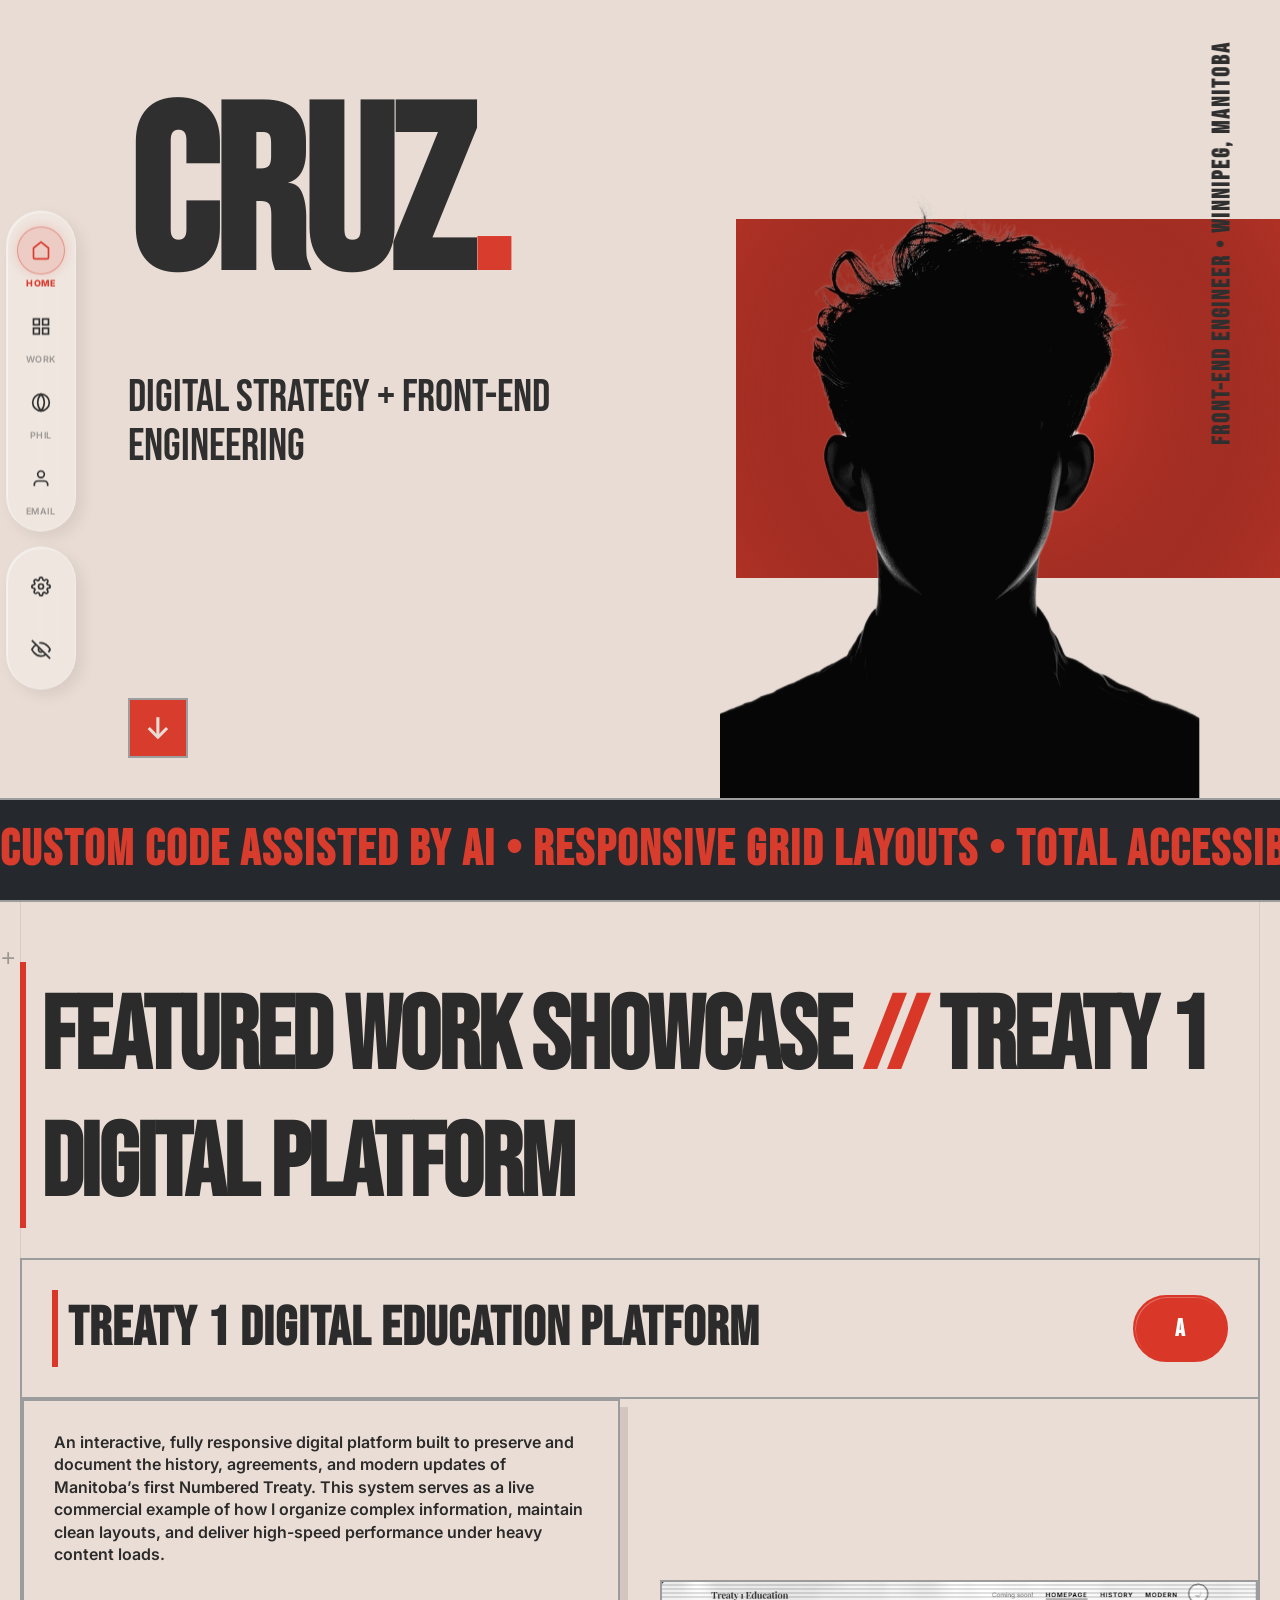
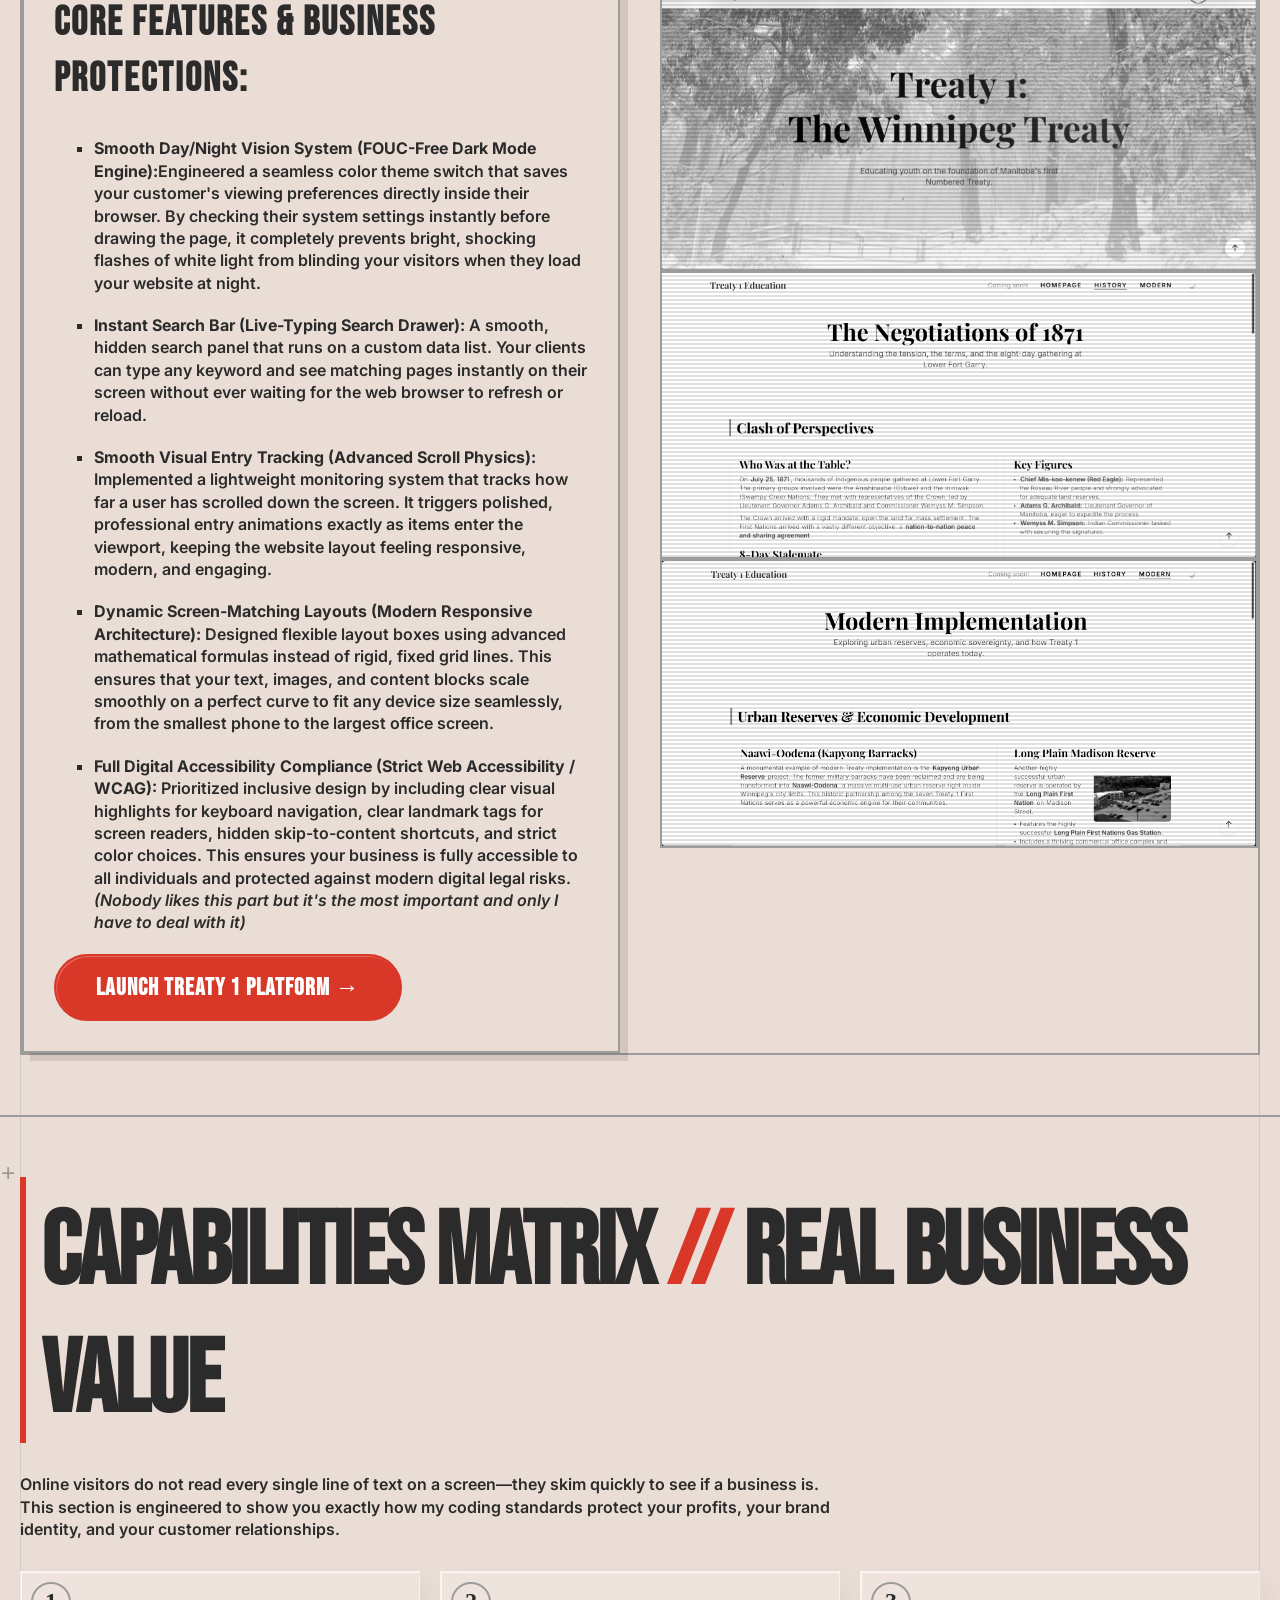
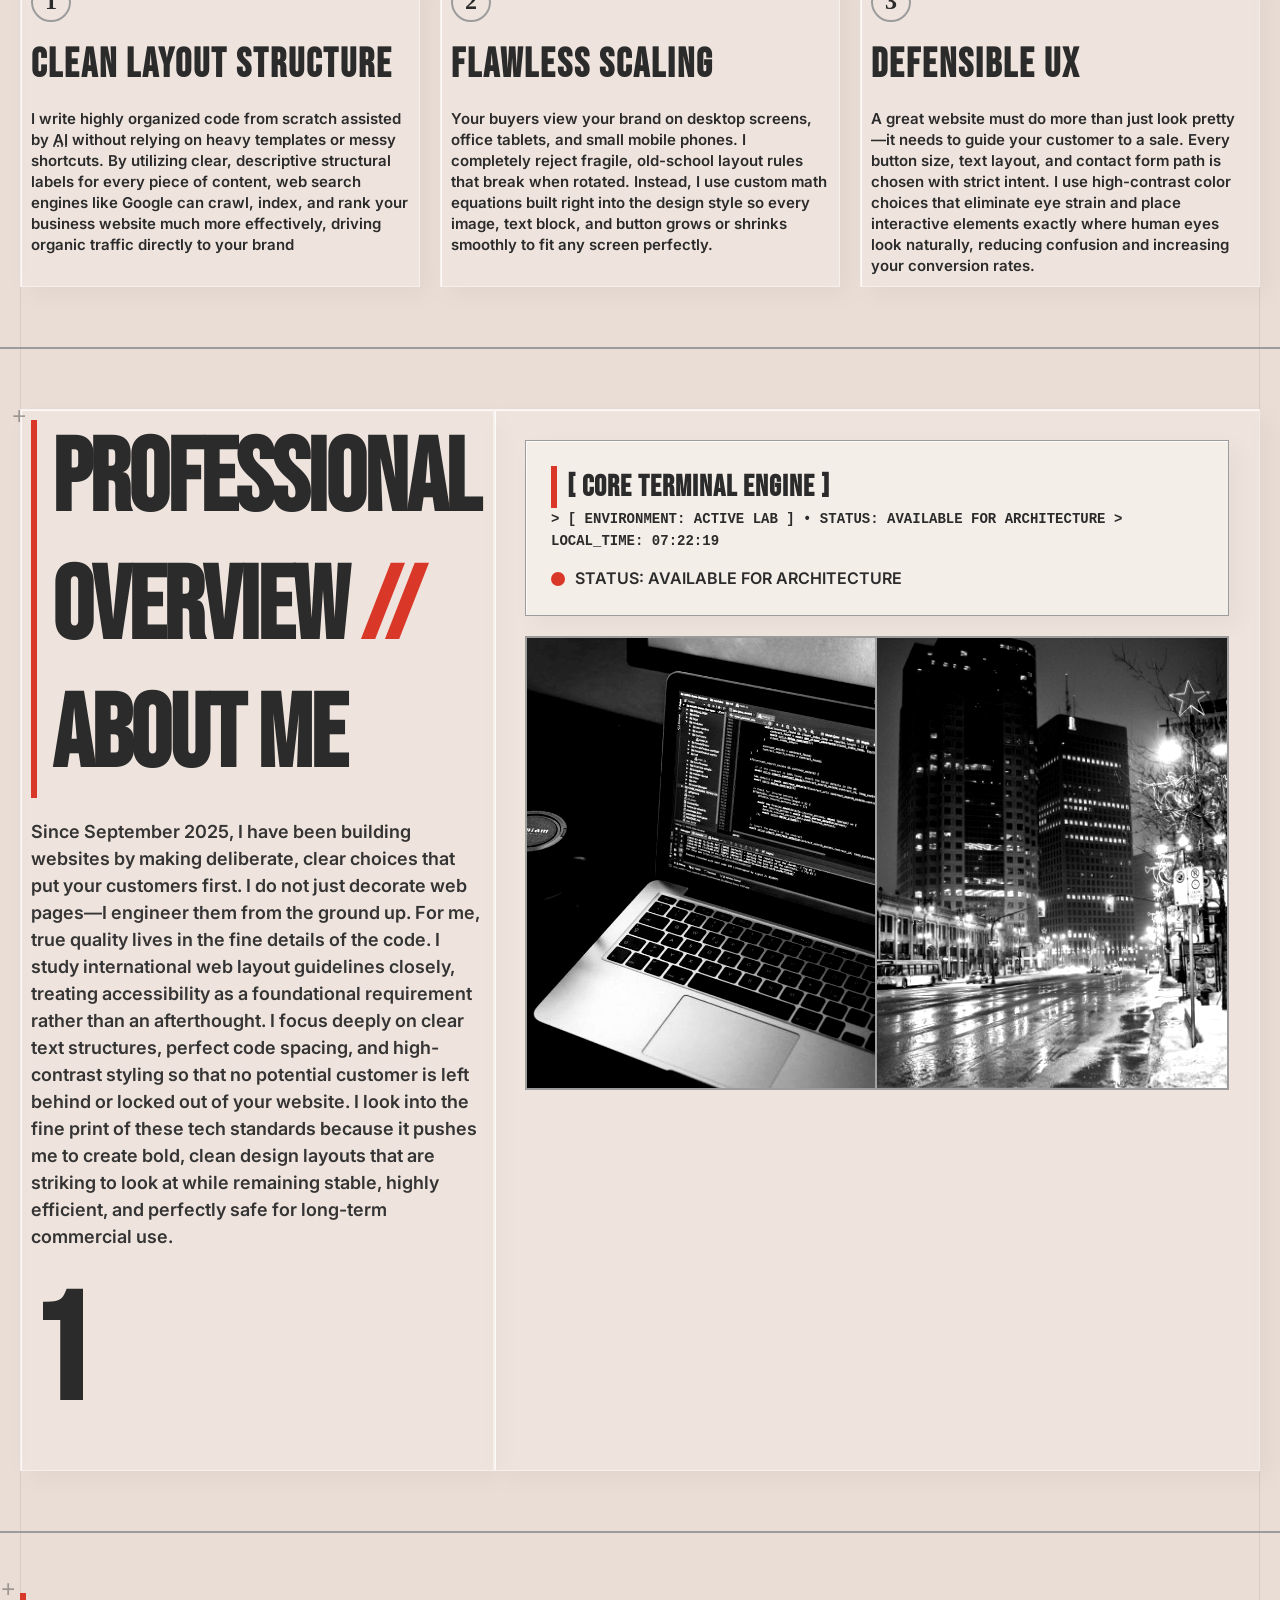
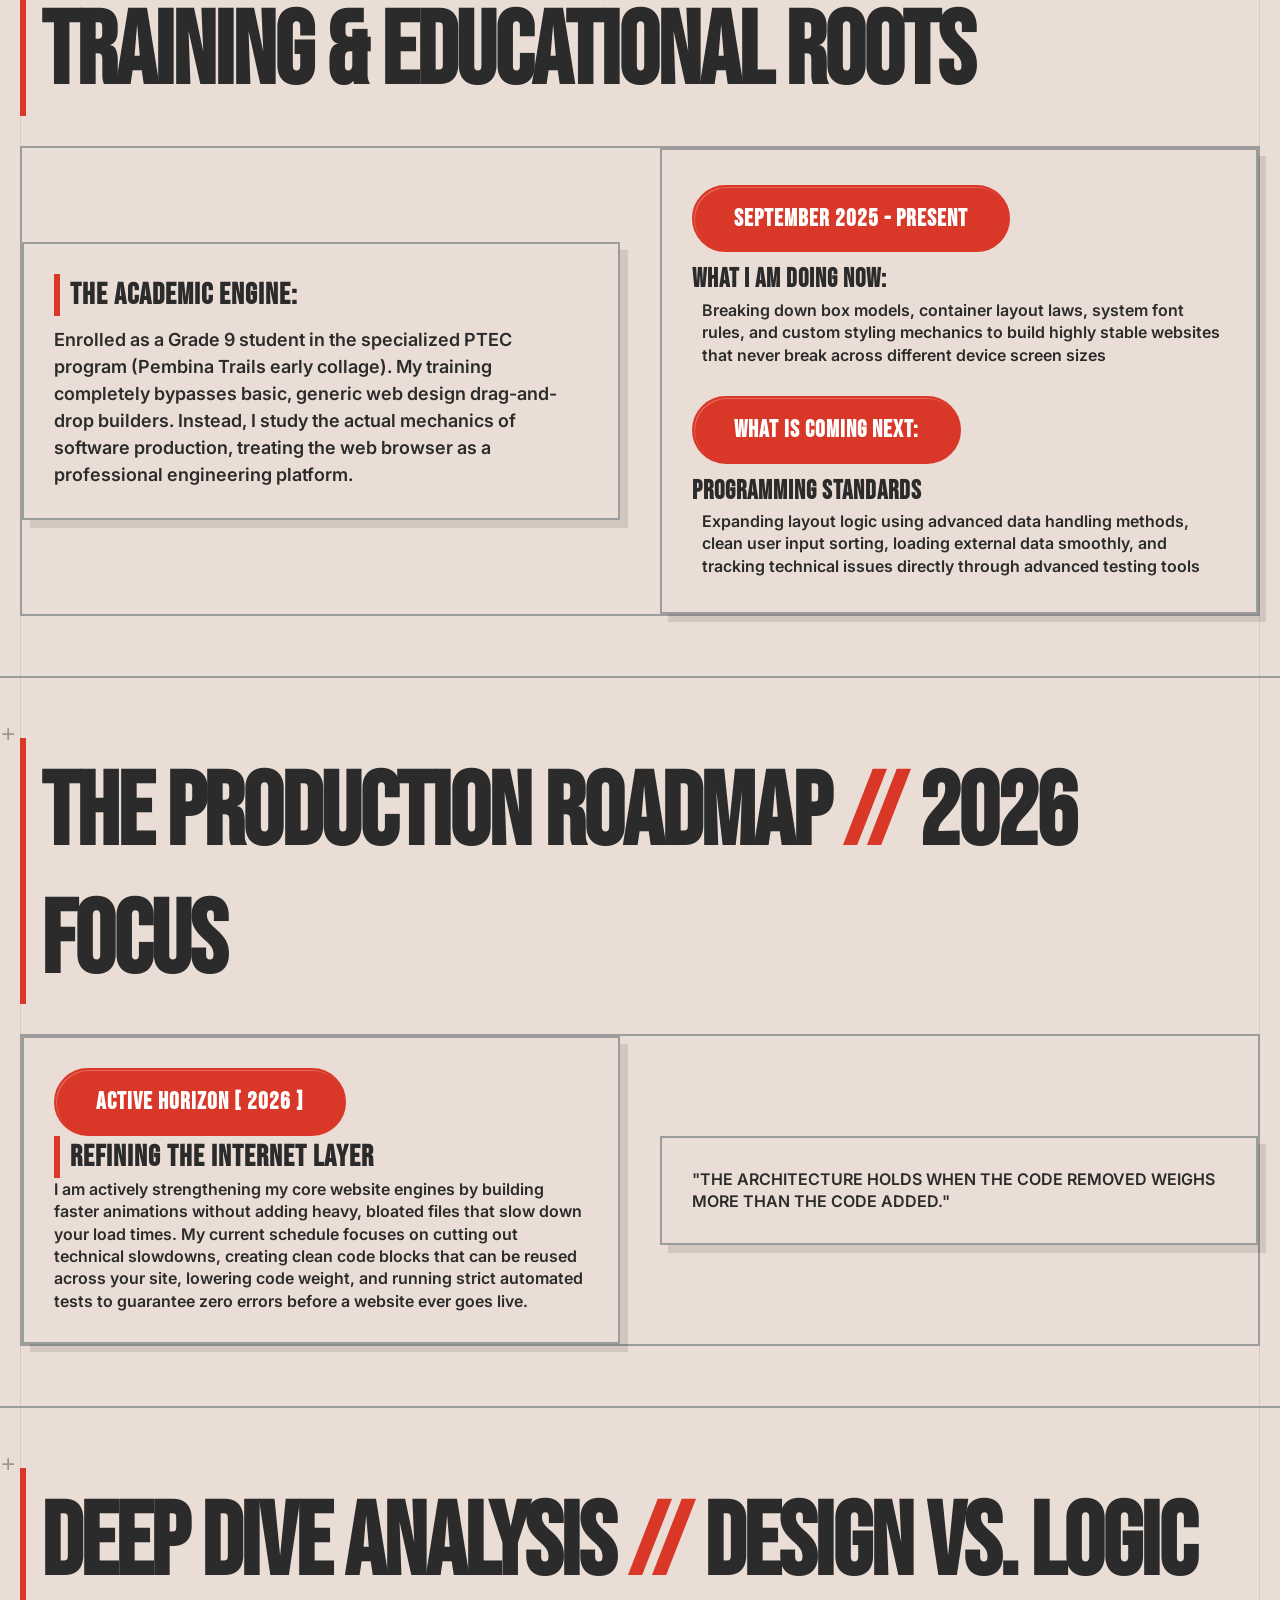
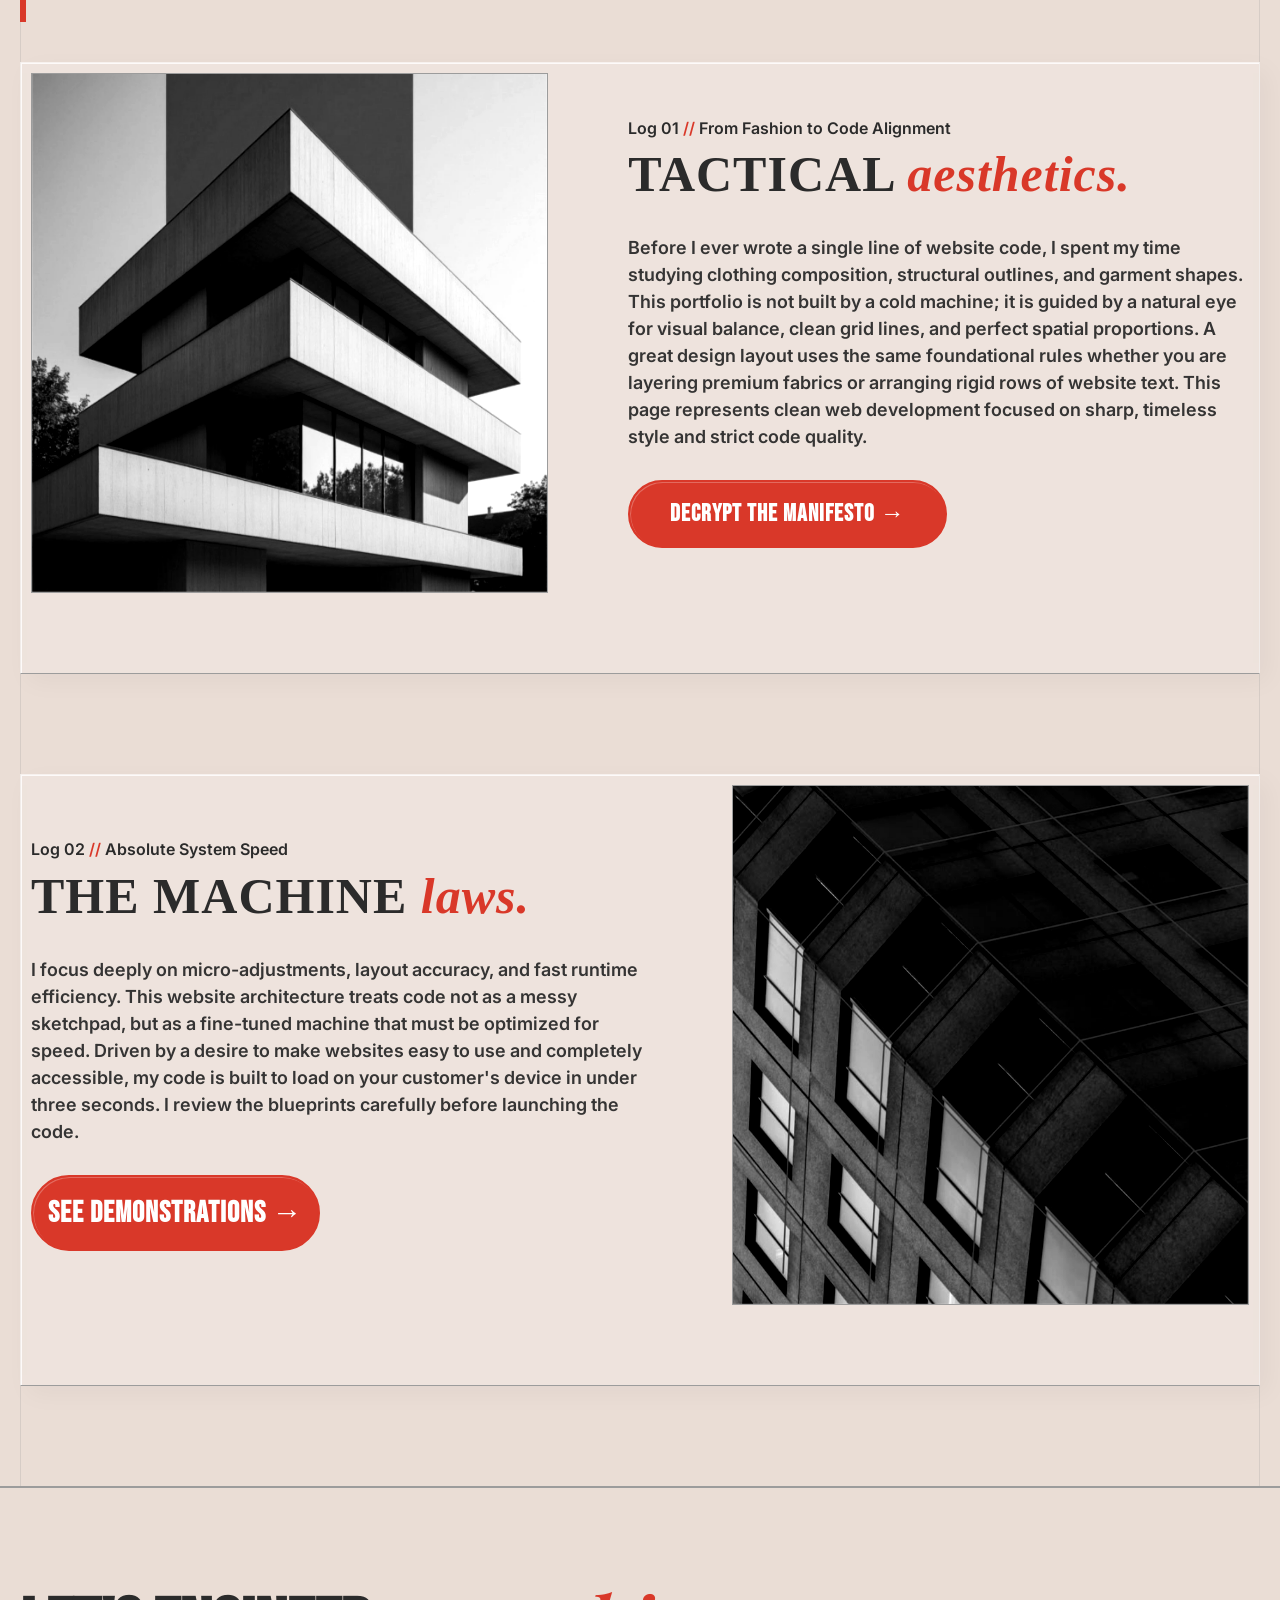
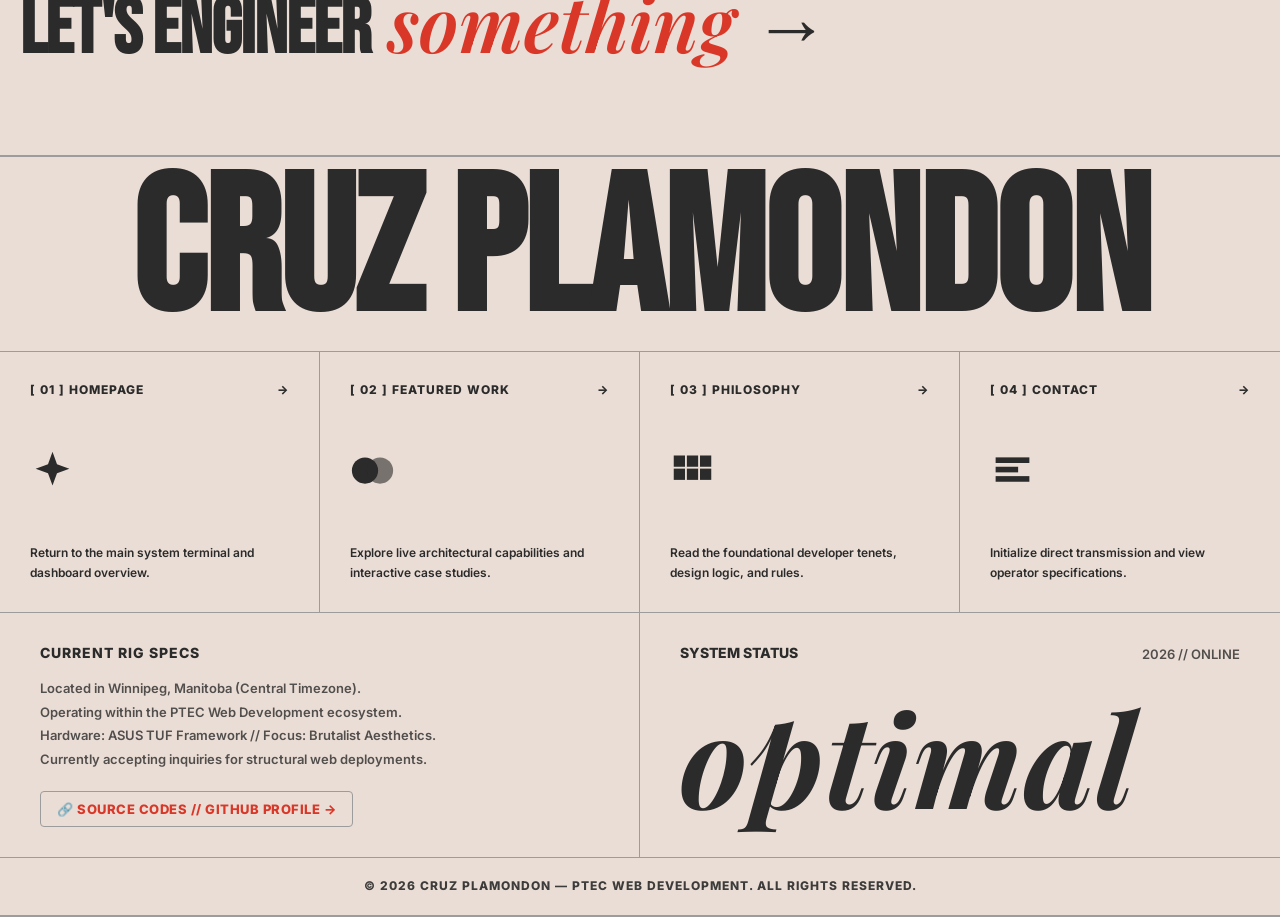
==== commit 93e88f4f: "finshed requriements" ====
--- a/index.html
+++ b/index.html
@@ -130,6 +130,8 @@
   </head>
 
   <body>
+    <a href="#main-content" class="skip-link">Skip to Content</a>
+
     <div id="intro-screen" class="intro-screen" aria-hidden="true">
       <div class="intro-code-wrapper">
         <div class="intro-code-rain">
--- a/stylesheets/main.css
+++ b/stylesheets/main.css
@@ -961,6 +961,17 @@
   box-shadow: none !important;
 }
 
+/* --- TOUCH TARGET BOUNDARY EXPANSION --- */
+.glass-toggle-label::before {
+  content: "";
+  position: absolute;
+  top: -8px; /* Artificially pads the interactive field height from 34px to 50px */
+  bottom: -8px;
+  left: 0;
+  right: 0;
+  pointer-events: auto; /* Claims ownership of mouse interactions in this space */
+}
+
 /* =====================================================================
   06. KINETIC INTRO SCREEN
   ===================================================================== 
@@ -2737,6 +2748,31 @@
   transition-delay: 0s !important;
 }
 
+/* --- WCAG ACCESSIBILITY BYPASS TARGETS --- */
+.skip-link {
+  position: absolute;
+  top: -100px; /* Throws it completely off-screen by default */
+  left: 2rem;
+  background-color: var(--accent-color);
+  color: #ffffff !important;
+  font-family: "Inter", sans-serif;
+  font-weight: 800;
+  font-size: 1.4rem;
+  padding: 1.5rem 3rem;
+  border: 2px solid var(--text-primary);
+  border-radius: 4px;
+  text-decoration: none;
+  z-index: 99999; /* Forces it to sit in front of your Kinetic Intro Screen layout */
+  transition: top 0.2s var(--curve-brutal);
+}
+
+/* Snaps smoothly into clear visual sight the moment a user hits the Tab key */
+.skip-link:focus-visible {
+  top: 2rem;
+  outline: 3px solid var(--text-primary);
+  outline-offset: 2px;
+}
+
 /* =====================================================================
    END OF MASTER STYLESHEET
 ===================================================================== */
